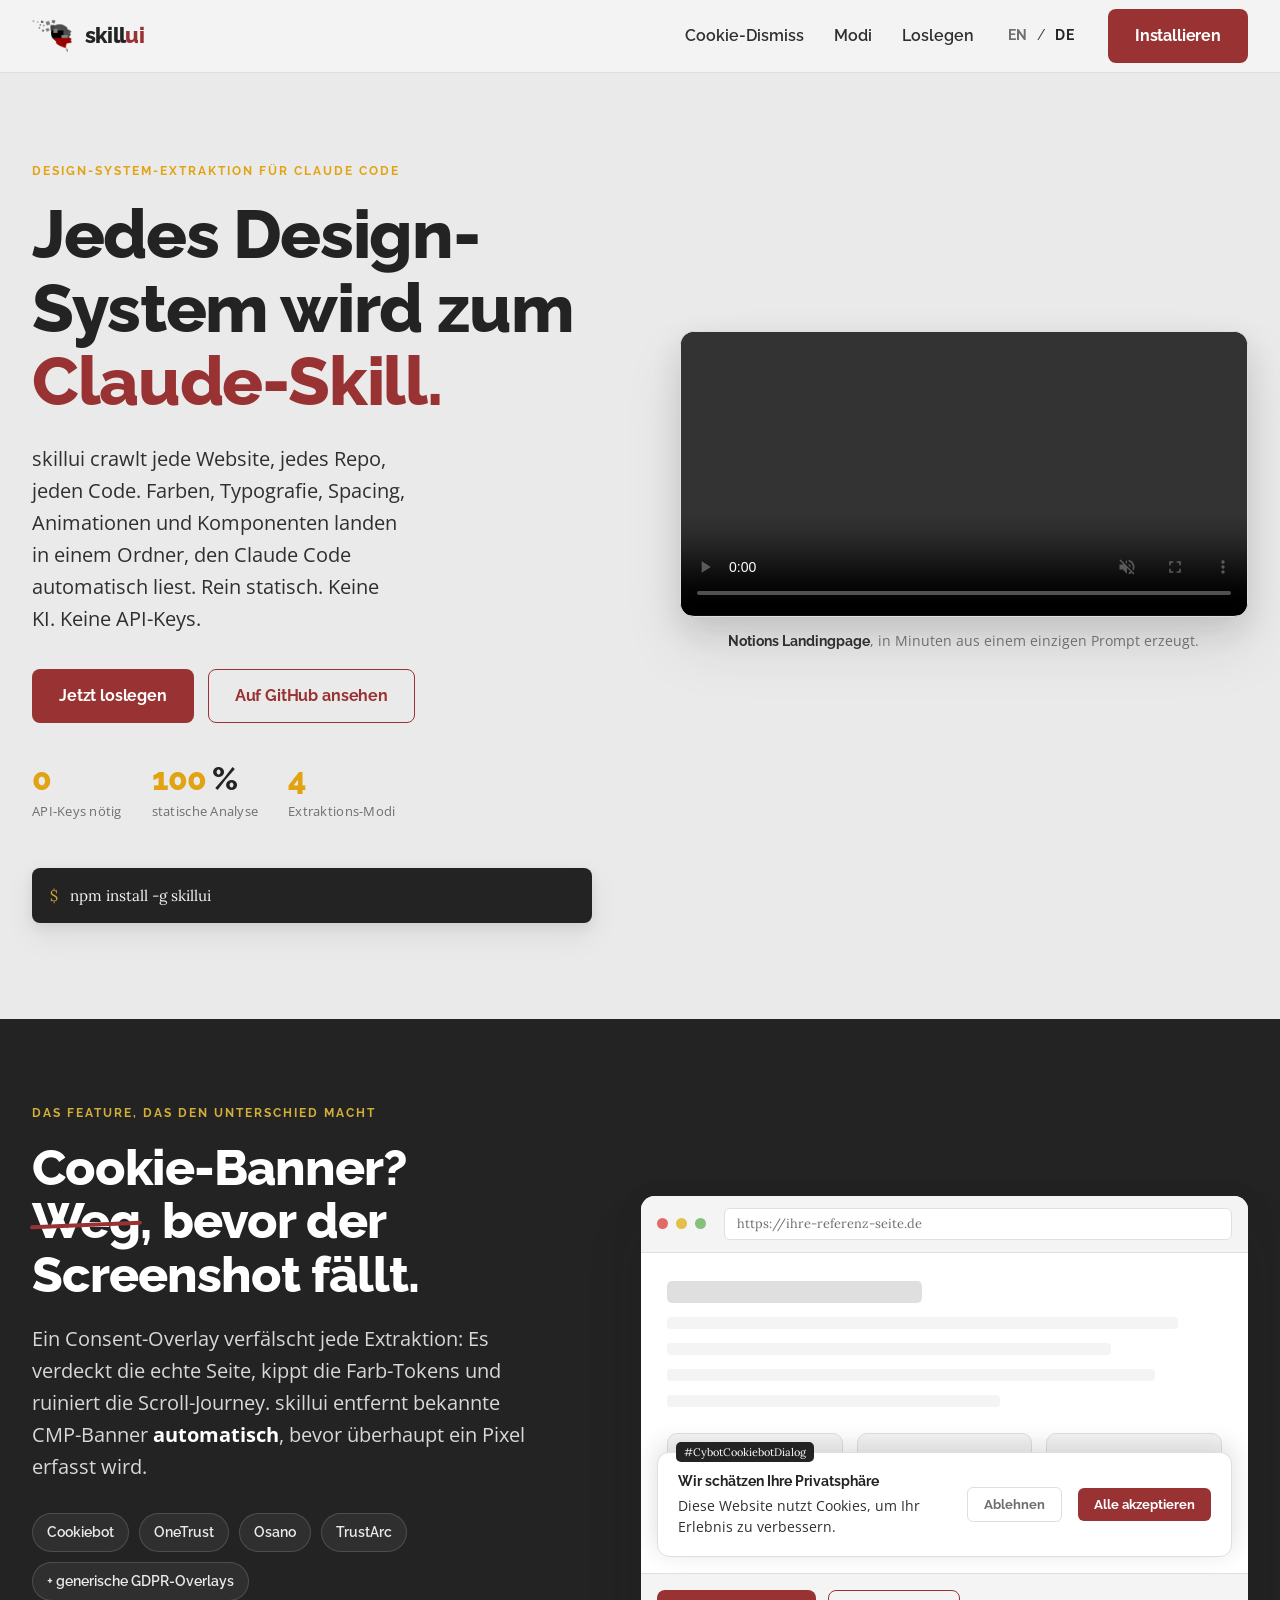
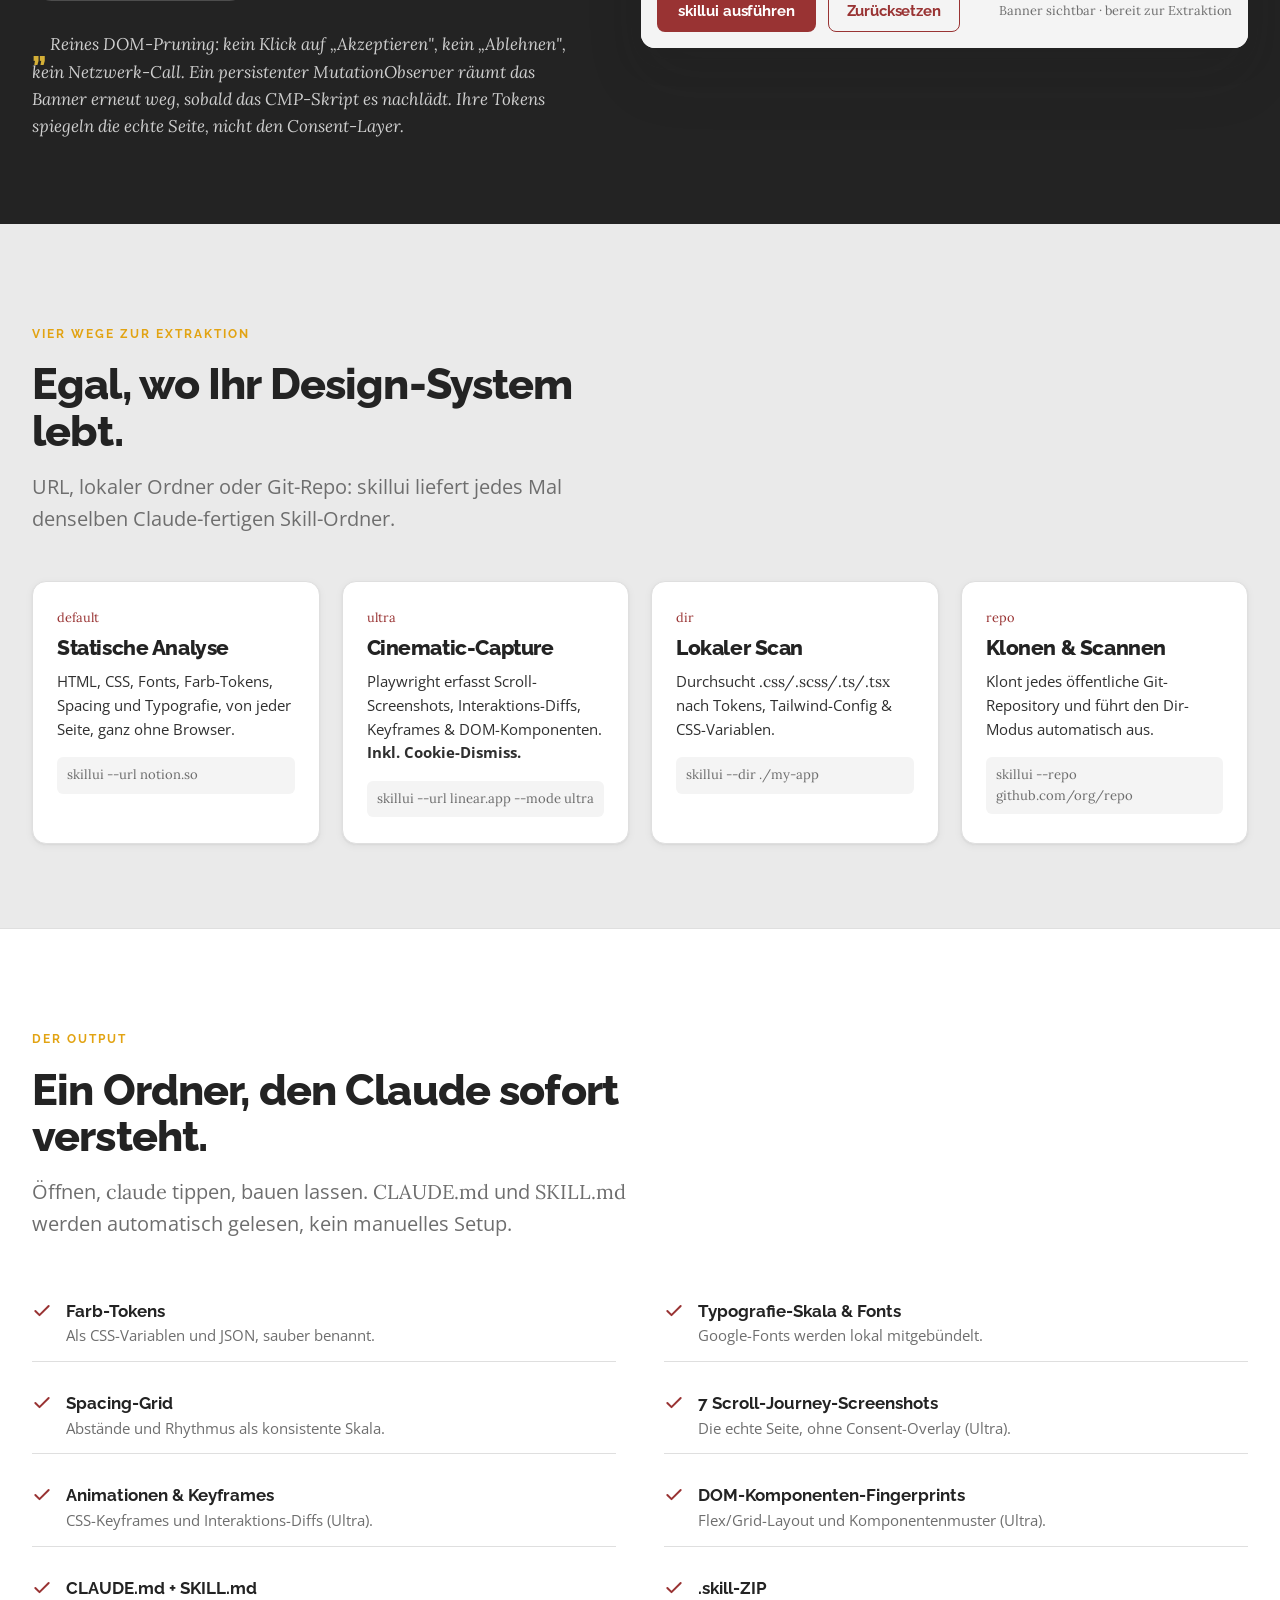
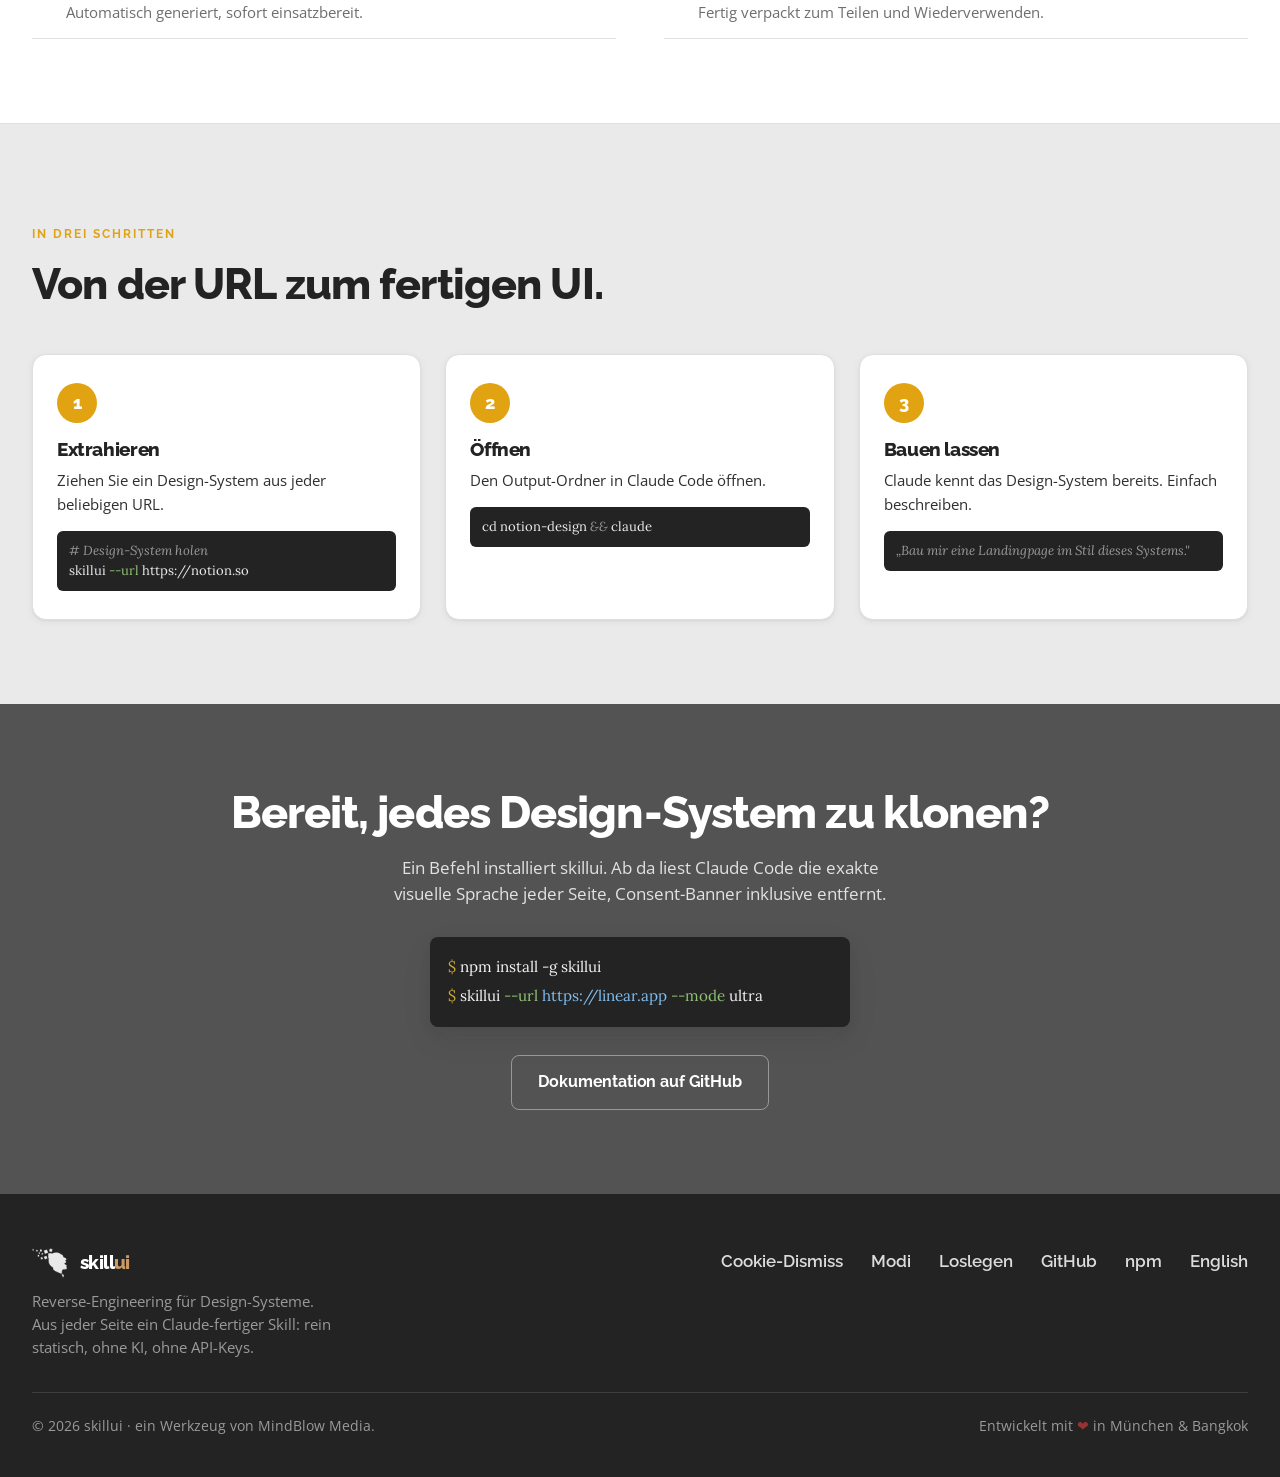
==== de.html @ e04adacf "feat: English default + German version, hero demo video - index.html is now English (default at /), " ====
<!doctype html>
<html lang="de">
<head>
  <meta charset="utf-8" />
  <meta name="viewport" content="width=device-width, initial-scale=1" />
  <title>skillui — Jedes Design-System wird zum Claude-Skill</title>
  <meta name="description" content="skillui crawlt jede Website, jedes Repo, jeden Code und verpackt das komplette Design-System in einen Ordner, den Claude Code automatisch liest. Rein statisch. Keine KI. Keine API-Keys." />
  <link rel="icon" href="logo-head.png" />
  <link rel="alternate" hreflang="en" href="https://npxskillui.vercel.app/" />
  <link rel="alternate" hreflang="de" href="https://npxskillui.vercel.app/de.html" />
  <link rel="alternate" hreflang="x-default" href="https://npxskillui.vercel.app/" />
  <link rel="preconnect" href="https://fonts.googleapis.com" />
  <link rel="preconnect" href="https://fonts.gstatic.com" crossorigin />
  <link href="https://fonts.googleapis.com/css2?family=Raleway:wght@500;600;700;800&family=Open+Sans:ital,wght@0,400;0,500;0,600;1,400&family=Lora:ital@0;1&display=swap" rel="stylesheet" />
  <link rel="stylesheet" href="styles.css" />
  <script src="app.js" defer></script>
</head>
<body>

  <!-- ===================== Header ===================== -->
  <header class="site">
    <div class="wrap">
      <a class="brand" href="#top" aria-label="skillui Startseite">
        <img src="logo-head.png" alt="MindBlow Media" />
        <span class="name">skill<b>ui</b></span>
      </a>
      <nav class="top">
        <a class="navlink" href="#highlight">Cookie-Dismiss</a>
        <a class="navlink" href="#modi">Modi</a>
        <a class="navlink" href="#start">Loslegen</a>
        <span class="lang" aria-label="Sprache">
          <a href="./">EN</a><span class="sep">/</span><a href="de.html" aria-current="page">DE</a>
        </span>
        <a class="btn btn--primary" href="#start">Installieren</a>
      </nav>
    </div>
  </header>

  <!-- ===================== Hero ===================== -->
  <section class="hero" id="top">
    <div class="wrap">
      <div class="hero-grid">
        <div>
          <p class="eyebrow">Design-System-Extraktion für Claude Code</p>
          <h1>Jedes Design-System wird zum <span class="wine">Claude-Skill.</span></h1>
          <p class="lead">skillui crawlt jede Website, jedes Repo, jeden Code. Farben, Typografie, Spacing, Animationen und Komponenten landen in einem Ordner, den Claude Code automatisch liest. Rein statisch. Keine KI. Keine API-Keys.</p>
          <div class="cta-row">
            <a class="btn btn--primary" href="#start">Jetzt loslegen</a>
            <a class="btn btn--ghost" href="https://github.com/wingerter/npxskillui" target="_blank" rel="noopener">Auf GitHub ansehen</a>
          </div>
          <div class="trust">
            <div class="stat"><div class="num"><span>0</span></div><div class="label">API-Keys nötig</div></div>
            <div class="stat"><div class="num"><span>100</span>&nbsp;%</div><div class="label">statische Analyse</div></div>
            <div class="stat"><div class="num"><span>4</span></div><div class="label">Extraktions-Modi</div></div>
          </div>
        </div>
        <div class="hero-visual">
          <div class="video-frame reveal">
            <video src="demo.mp4" autoplay muted loop playsinline controls preload="metadata" aria-label="skillui-Demo: eine Landingpage in Claude Code aus einem einzigen Prompt">
              Ihr Browser unterstützt das Video-Tag nicht. Demo ansehen
              <a href="https://github.com/wingerter/npxskillui" target="_blank" rel="noopener">auf GitHub</a>.
            </video>
          </div>
          <p class="video-cap"><b>Notions Landingpage</b>, in Minuten aus einem einzigen Prompt erzeugt.</p>
        </div>
      </div>
      <div style="margin-top:46px; max-width:560px;">
        <div class="code"><span class="prompt">$</span><span class="cmd">npm install -g skillui</span></div>
      </div>
    </div>
  </section>

  <!-- ===================== HIGHLIGHT: Cookie-Dismiss ===================== -->
  <section class="highlight pad" id="highlight">
    <div class="wrap">
      <div class="hl-grid">
        <div class="reveal">
          <p class="eyebrow">Das Feature, das den Unterschied macht</p>
          <h2>Cookie-Banner? <span class="strike">Weg</span>, bevor der Screenshot fällt.</h2>
          <p class="lead">Ein Consent-Overlay verfälscht jede Extraktion: Es verdeckt die echte Seite, kippt die Farb-Tokens und ruiniert die Scroll-Journey. skillui entfernt bekannte CMP-Banner <strong style="color:#fff">automatisch</strong>, bevor überhaupt ein Pixel erfasst wird.</p>
          <div class="cmp-row">
            <span class="cmp-chip">Cookiebot</span>
            <span class="cmp-chip">OneTrust</span>
            <span class="cmp-chip">Osano</span>
            <span class="cmp-chip">TrustArc</span>
            <span class="cmp-chip">+ generische GDPR-Overlays</span>
          </div>
          <p class="hl-note">Reines DOM-Pruning: kein Klick auf „Akzeptieren", kein „Ablehnen", kein Netzwerk-Call. Ein persistenter MutationObserver räumt das Banner erneut weg, sobald das CMP-Skript es nachlädt. Ihre Tokens spiegeln die echte Seite, nicht den Consent-Layer.</p>
        </div>

        <!-- Live browser demo -->
        <div class="demo reveal" aria-label="Interaktive Demo: Cookie-Banner entfernen">
          <div class="chrome">
            <span class="dot r"></span><span class="dot y"></span><span class="dot g"></span>
            <span class="url">https://ihre-referenz-seite.de</span>
          </div>
          <div class="viewport" id="viewport">
            <div class="faux">
              <div class="fh"></div>
              <div class="fl s1"></div><div class="fl s2"></div><div class="fl s3"></div><div class="fl s4"></div>
              <div class="cards"><div></div><div></div><div></div></div>
            </div>
            <div class="cmp-banner" id="banner">
              <span class="tag">#CybotCookiebotDialog</span>
              <div class="txt"><strong>Wir schätzen Ihre Privatsphäre</strong>Diese Website nutzt Cookies, um Ihr Erlebnis zu verbessern.</div>
              <button class="mini deny" tabindex="-1">Ablehnen</button>
              <button class="mini accept" tabindex="-1">Alle akzeptieren</button>
            </div>
            <div class="pruned-flash"><span id="flashText">✓ banner node removed · sweep clean</span></div>
          </div>
          <div class="controls">
            <button class="btn btn--primary" id="runBtn" style="padding:11px 20px;font-size:.94rem;">skillui ausführen</button>
            <button class="btn btn--ghost" id="resetBtn" style="padding:11px 18px;font-size:.94rem;">Zurücksetzen</button>
            <span class="hint" id="hintText" data-default="Banner sichtbar · bereit zur Extraktion" data-clean="Banner-Node entfernt · Seite bereit für saubere Tokens">Banner sichtbar · bereit zur Extraktion</span>
          </div>
        </div>
      </div>
    </div>
  </section>

  <!-- ===================== Modi ===================== -->
  <section class="pad" id="modi">
    <div class="wrap">
      <div class="section-head reveal">
        <p class="eyebrow">Vier Wege zur Extraktion</p>
        <h2>Egal, wo Ihr Design-System lebt.</h2>
        <p class="muted lead">URL, lokaler Ordner oder Git-Repo: skillui liefert jedes Mal denselben Claude-fertigen Skill-Ordner.</p>
      </div>
      <div class="grid-4">
        <div class="card reveal">
          <div class="kicker">default</div>
          <h3>Statische Analyse</h3>
          <p>HTML, CSS, Fonts, Farb-Tokens, Spacing und Typografie, von jeder Seite, ganz ohne Browser.</p>
          <div class="cmdline">skillui --url notion.so</div>
        </div>
        <div class="card reveal">
          <div class="kicker">ultra</div>
          <h3>Cinematic-Capture</h3>
          <p>Playwright erfasst Scroll-Screenshots, Interaktions-Diffs, Keyframes & DOM-Komponenten. <strong>Inkl. Cookie-Dismiss.</strong></p>
          <div class="cmdline">skillui --url linear.app --mode ultra</div>
        </div>
        <div class="card reveal">
          <div class="kicker">dir</div>
          <h3>Lokaler Scan</h3>
          <p>Durchsucht <span style="font-family:var(--font-code)">.css/.scss/.ts/.tsx</span> nach Tokens, Tailwind-Config & CSS-Variablen.</p>
          <div class="cmdline">skillui --dir ./my-app</div>
        </div>
        <div class="card reveal">
          <div class="kicker">repo</div>
          <h3>Klonen & Scannen</h3>
          <p>Klont jedes öffentliche Git-Repository und führt den Dir-Modus automatisch aus.</p>
          <div class="cmdline">skillui --repo github.com/org/repo</div>
        </div>
      </div>
    </div>
  </section>

  <!-- ===================== Was Sie bekommen ===================== -->
  <section class="pad" style="background:var(--surface-card); border-top:1px solid var(--border-subtle); border-bottom:1px solid var(--border-subtle);">
    <div class="wrap">
      <div class="section-head reveal">
        <p class="eyebrow">Der Output</p>
        <h2>Ein Ordner, den Claude sofort versteht.</h2>
        <p class="muted lead">Öffnen, <span style="font-family:var(--font-code)">claude</span> tippen, bauen lassen. <span style="font-family:var(--font-code)">CLAUDE.md</span> und <span style="font-family:var(--font-code)">SKILL.md</span> werden automatisch gelesen, kein manuelles Setup.</p>
      </div>
      <div class="features">
        <div class="feat reveal"><svg width="20" height="20" viewBox="0 0 24 24" fill="none" stroke="#993333" stroke-width="2.4" stroke-linecap="round" stroke-linejoin="round"><path d="M20 6 9 17l-5-5"/></svg><div><div class="ft">Farb-Tokens</div><div class="fd">Als CSS-Variablen und JSON, sauber benannt.</div></div></div>
        <div class="feat reveal"><svg width="20" height="20" viewBox="0 0 24 24" fill="none" stroke="#993333" stroke-width="2.4" stroke-linecap="round" stroke-linejoin="round"><path d="M20 6 9 17l-5-5"/></svg><div><div class="ft">Typografie-Skala & Fonts</div><div class="fd">Google-Fonts werden lokal mitgebündelt.</div></div></div>
        <div class="feat reveal"><svg width="20" height="20" viewBox="0 0 24 24" fill="none" stroke="#993333" stroke-width="2.4" stroke-linecap="round" stroke-linejoin="round"><path d="M20 6 9 17l-5-5"/></svg><div><div class="ft">Spacing-Grid</div><div class="fd">Abstände und Rhythmus als konsistente Skala.</div></div></div>
        <div class="feat reveal"><svg width="20" height="20" viewBox="0 0 24 24" fill="none" stroke="#993333" stroke-width="2.4" stroke-linecap="round" stroke-linejoin="round"><path d="M20 6 9 17l-5-5"/></svg><div><div class="ft">7 Scroll-Journey-Screenshots</div><div class="fd">Die echte Seite, ohne Consent-Overlay (Ultra).</div></div></div>
        <div class="feat reveal"><svg width="20" height="20" viewBox="0 0 24 24" fill="none" stroke="#993333" stroke-width="2.4" stroke-linecap="round" stroke-linejoin="round"><path d="M20 6 9 17l-5-5"/></svg><div><div class="ft">Animationen & Keyframes</div><div class="fd">CSS-Keyframes und Interaktions-Diffs (Ultra).</div></div></div>
        <div class="feat reveal"><svg width="20" height="20" viewBox="0 0 24 24" fill="none" stroke="#993333" stroke-width="2.4" stroke-linecap="round" stroke-linejoin="round"><path d="M20 6 9 17l-5-5"/></svg><div><div class="ft">DOM-Komponenten-Fingerprints</div><div class="fd">Flex/Grid-Layout und Komponentenmuster (Ultra).</div></div></div>
        <div class="feat reveal"><svg width="20" height="20" viewBox="0 0 24 24" fill="none" stroke="#993333" stroke-width="2.4" stroke-linecap="round" stroke-linejoin="round"><path d="M20 6 9 17l-5-5"/></svg><div><div class="ft">CLAUDE.md + SKILL.md</div><div class="fd">Automatisch generiert, sofort einsatzbereit.</div></div></div>
        <div class="feat reveal"><svg width="20" height="20" viewBox="0 0 24 24" fill="none" stroke="#993333" stroke-width="2.4" stroke-linecap="round" stroke-linejoin="round"><path d="M20 6 9 17l-5-5"/></svg><div><div class="ft">.skill-ZIP</div><div class="fd">Fertig verpackt zum Teilen und Wiederverwenden.</div></div></div>
      </div>
    </div>
  </section>

  <!-- ===================== Quick Start ===================== -->
  <section class="pad" id="start">
    <div class="wrap">
      <div class="section-head reveal">
        <p class="eyebrow">In drei Schritten</p>
        <h2>Von der URL zum fertigen UI.</h2>
      </div>
      <div class="steps">
        <div class="step reveal">
          <div class="no">1</div>
          <h3>Extrahieren</h3>
          <p>Ziehen Sie ein Design-System aus jeder beliebigen URL.</p>
          <div class="cmdline"><span class="c-com"># Design-System holen</span><br>skillui <span class="c-flag">--url</span> https://notion.so</div>
        </div>
        <div class="step reveal">
          <div class="no">2</div>
          <h3>Öffnen</h3>
          <p>Den Output-Ordner in Claude Code öffnen.</p>
          <div class="cmdline">cd notion-design <span class="c-com">&amp;&amp;</span> claude</div>
        </div>
        <div class="step reveal">
          <div class="no">3</div>
          <h3>Bauen lassen</h3>
          <p>Claude kennt das Design-System bereits. Einfach beschreiben.</p>
          <div class="cmdline"><span class="c-com">„Bau mir eine Landingpage im Stil dieses Systems."</span></div>
        </div>
      </div>
    </div>
  </section>

  <!-- ===================== CTA band ===================== -->
  <section class="cta-band pad">
    <div class="wrap reveal">
      <h2>Bereit, jedes Design-System zu klonen?</h2>
      <p>Ein Befehl installiert skillui. Ab da liest Claude Code die exakte visuelle Sprache jeder Seite, Consent-Banner inklusive entfernt.</p>
      <div class="code block" style="max-width:420px;margin:0 auto 28px;text-align:left;">
        <span class="prompt">$</span> npm install -g skillui<br>
        <span class="prompt">$</span> skillui <span class="c-flag">--url</span> <span class="c-str">https://linear.app</span> <span class="c-flag">--mode</span> ultra
      </div>
      <a class="btn btn--on-dark" href="https://github.com/wingerter/npxskillui" target="_blank" rel="noopener">Dokumentation auf GitHub</a>
    </div>
  </section>

  <!-- ===================== Footer ===================== -->
  <footer class="site">
    <div class="wrap">
      <div class="frow">
        <div>
          <div class="brand" style="margin-bottom:12px;">
            <img src="logo-head.png" alt="MindBlow Media" style="height:30px;" />
            <span class="name" style="font-family:var(--font-display);font-weight:800;font-size:1.2rem;letter-spacing:-0.03em;">skill<b style="color:#c96;">ui</b></span>
          </div>
          <p class="muted" style="max-width:34ch;color:#9a9a9a;font-size:.92rem;">Reverse-Engineering für Design-Systeme. Aus jeder Seite ein Claude-fertiger Skill: rein statisch, ohne KI, ohne API-Keys.</p>
        </div>
        <div class="flinks">
          <a href="#highlight">Cookie-Dismiss</a>
          <a href="#modi">Modi</a>
          <a href="#start">Loslegen</a>
          <a href="https://github.com/wingerter/npxskillui" target="_blank" rel="noopener">GitHub</a>
          <a href="https://www.npmjs.com/package/skillui" target="_blank" rel="noopener">npm</a>
          <a href="./">English</a>
        </div>
      </div>
      <div class="sig">
        <span>© <span id="year">2026</span> skillui · ein Werkzeug von MindBlow Media.</span>
        <span>Entwickelt mit <span class="heart">❤</span> in München &amp; Bangkok</span>
      </div>
    </div>
  </footer>

</body>
</html>
---- styles.css ----
/* ============================================================
       MindBlow Media tokens (inlined subset)
       ============================================================ */
    :root {
      --mbm-black: #232323;
      --mbm-white: #f5f5f5;
      --mbm-anthracite: #535353;
      --gray-50: #eaeaea;
      --gray-100: #f4f4f4;
      --gray-200: #dfdfdf;
      --gray-400: #797979;
      --gray-500: #6e6e6e;
      --gold-static: #e2a312;
      --gold: #d4af37;
      --wine: #993333;
      --wine-dark: #7e2929;
      --wine-tint: #f6ecec;
      --link: #2ea3f2;
      --link-hover: #1f86cf;
      --green: #90c274;

      --text-strong: #232323;
      --text-body: #2f2f2f;
      --text-muted: #6e6e6e;
      --surface-page: #eaeaea;
      --surface-card: #ffffff;
      --border-subtle: #dfdfdf;

      --font-display: "Raleway", Tahoma, Geneva, sans-serif;
      --font-body: "Open Sans", Arial, Helvetica, sans-serif;
      --font-quote: "Lora", "Courier New", Courier, serif;
      --font-code: "Lora", "Courier New", Courier, monospace;

      --radius-md: 8px;
      --radius-lg: 14px;
      --radius-xl: 22px;
      --shadow-sm: 0 1px 2px rgba(35,35,35,.06), 0 2px 8px rgba(35,35,35,.05);
      --shadow-md: 0 4px 12px rgba(35,35,35,.08), 0 12px 32px rgba(35,35,35,.07);
      --shadow-lg: 0 12px 30px rgba(35,35,35,.12), 0 30px 60px rgba(35,35,35,.10);
      --ease-out: cubic-bezier(.16,.84,.44,1);
      --container: 1320px;
    }

    * { box-sizing: border-box; }
    html { scroll-behavior: smooth; }
    body {
      margin: 0;
      font-family: var(--font-body);
      color: var(--text-body);
      background: var(--surface-page);
      font-size: 1.0625rem;
      line-height: 1.55;
      -webkit-font-smoothing: antialiased;
      text-rendering: optimizeLegibility;
    }
    h1, h2, h3, h4 {
      font-family: var(--font-display);
      color: var(--text-strong);
      font-weight: 800;
      letter-spacing: -0.02em;
      line-height: 1.08;
      margin: 0;
    }
    p { margin: 0; }
    a { color: var(--link); text-decoration: none; }
    a:hover { color: var(--link-hover); text-decoration: underline; }

    .wrap { max-width: var(--container); margin: 0 auto; padding: 0 32px; }
    .eyebrow {
      font-family: var(--font-display);
      font-weight: 700;
      text-transform: uppercase;
      letter-spacing: 0.16em;
      font-size: 0.78rem;
      color: var(--gold-static);
      margin: 0 0 18px;
    }
    .lead { font-size: 1.25rem; line-height: 1.6; color: var(--text-body); }
    .muted { color: var(--text-muted); }

    /* --- Buttons (interactive = Weinrot only) ------------------ */
    .btn {
      display: inline-flex; align-items: center; gap: 10px;
      font-family: var(--font-display); font-weight: 700;
      font-size: 1rem; letter-spacing: -0.01em;
      padding: 14px 26px; border-radius: var(--radius-md);
      border: 1.5px solid transparent; cursor: pointer;
      transition: background .16s var(--ease-out), transform .1s var(--ease-out), color .16s;
      text-decoration: none;
    }
    .btn:hover { text-decoration: none; }
    .btn:active { transform: translateY(1px); }
    .btn--primary { background: var(--wine); color: #fff; }
    .btn--primary:hover { background: var(--wine-dark); color: #fff; }
    .btn--ghost { background: transparent; color: var(--wine); border-color: var(--wine); }
    .btn--ghost:hover { background: var(--wine-tint); color: var(--wine); }
    .btn--on-dark { background: transparent; color: #fff; border-color: rgba(255,255,255,.4); }
    .btn--on-dark:hover { background: rgba(255,255,255,.08); color: #fff; }

    .badge {
      display: inline-flex; align-items: center; gap: 8px;
      font-family: var(--font-display); font-weight: 700;
      font-size: 0.72rem; letter-spacing: 0.08em; text-transform: uppercase;
      color: var(--gold-static);
      background: rgba(226,163,18,.12);
      border: 1px solid rgba(226,163,18,.35);
      padding: 6px 12px; border-radius: 999px;
    }

    /* --- Header ------------------------------------------------- */
    header.site {
      position: sticky; top: 0; z-index: 50;
      background: rgba(245,245,245,.85);
      backdrop-filter: blur(10px);
      -webkit-backdrop-filter: blur(10px);
      border-bottom: 1px solid var(--border-subtle);
    }
    header.site .wrap { display: flex; align-items: center; justify-content: space-between; height: 72px; }
    .brand { display: flex; align-items: center; gap: 12px; }
    .brand img { height: 34px; width: auto; display: block; }
    .brand .name { font-family: var(--font-display); font-weight: 800; font-size: 1.35rem; letter-spacing: -0.03em; color: var(--text-strong); }
    .brand .name b { color: var(--wine); font-weight: 800; }
    nav.top { display: flex; align-items: center; gap: 30px; }
    nav.top a.navlink { color: var(--text-body); font-family: var(--font-display); font-weight: 600; font-size: 0.98rem; }
    nav.top a.navlink:hover { color: var(--wine); text-decoration: none; }

    /* Language switch (text links, brand blue reserved for links) */
    .lang { display: inline-flex; align-items: center; gap: 6px; font-family: var(--font-display); font-weight: 700; font-size: 0.86rem; letter-spacing: 0.02em; }
    .lang a { color: var(--text-muted); text-decoration: none; padding: 2px 4px; }
    .lang a:hover { color: var(--link); text-decoration: none; }
    .lang a[aria-current="page"] { color: var(--text-strong); }
    .lang .sep { color: var(--border-default); font-weight: 400; }

    /* --- Hero --------------------------------------------------- */
    .hero { padding: 88px 0 96px; }
    .hero-grid { display: grid; grid-template-columns: 1.02fr .98fr; gap: 56px; align-items: center; }
    .hero h1 { font-size: clamp(2.6rem, 5.4vw, 4.25rem); }
    .hero h1 .wine { color: var(--wine); }
    .hero .lead { margin-top: 24px; max-width: 34ch; }
    .hero .cta-row { display: flex; flex-wrap: wrap; gap: 14px; margin-top: 34px; }
    .trust { display: flex; gap: 30px; margin-top: 40px; flex-wrap: wrap; }
    .trust .stat .num { font-family: var(--font-display); font-weight: 800; font-size: 2rem; color: var(--text-strong); line-height: 1; letter-spacing: -0.03em; }
    .trust .stat .num span { color: var(--gold-static); }
    .trust .stat .label { font-size: 0.82rem; color: var(--text-muted); margin-top: 6px; letter-spacing: 0.02em; }

    .hero-visual { position: relative; display: flex; flex-direction: column; justify-content: center; align-items: stretch; width: 100%; }
    .hero-mark { width: 82%; max-width: 360px; filter: drop-shadow(0 18px 40px rgba(35,35,35,.16)); align-self: center; }

    /* --- Hero demo video --------------------------------------- */
    .video-frame { width: 100%; border-radius: var(--radius-lg); overflow: hidden; box-shadow: var(--shadow-lg); border: 1px solid var(--border-subtle); background: #0d0d0d; line-height: 0; }
    .video-frame video { display: block; width: 100%; height: auto; }
    .video-cap { line-height: 1.5; margin-top: 14px; font-size: 0.86rem; color: var(--text-muted); text-align: center; }
    .video-cap b { font-family: var(--font-display); font-weight: 700; color: var(--text-body); }

    /* --- Code block (Lora per brand) --------------------------- */
    .code {
      font-family: var(--font-code); font-size: 0.95rem;
      background: var(--mbm-black); color: #f2f2f2;
      border-radius: var(--radius-md); padding: 16px 18px;
      display: flex; align-items: center; gap: 12px;
      box-shadow: var(--shadow-md); overflow-x: auto;
    }
    .code .prompt { color: var(--gold); user-select: none; }
    .code .cmd { white-space: nowrap; }
    .code.block { display: block; line-height: 1.9; }
    .code .c-flag { color: #90c274; }
    .code .c-str { color: #7fbef0; }
    .code .c-com { color: #9a9a9a; font-style: italic; }

    /* --- Section slant helpers --------------------------------- */
    section { position: relative; }
    .pad { padding: 84px 0; }

    /* --- The Highlight: dark band ------------------------------ */
    .highlight { background: var(--mbm-black); color: var(--mbm-white); overflow: hidden; }
    .highlight .eyebrow { color: var(--gold); }
    .highlight h2 { color: #fff; font-size: clamp(2rem, 4vw, 3.1rem); max-width: 16ch; }
    .highlight h2 .strike { position: relative; white-space: nowrap; }
    .highlight h2 .strike::after {
      content: ""; position: absolute; left: -2%; right: -2%; top: 54%; height: 4px;
      background: var(--wine); transform: rotate(-2.5deg); border-radius: 3px;
    }
    .highlight .lead { color: #d8d8d8; margin-top: 22px; max-width: 46ch; }
    .hl-grid { display: grid; grid-template-columns: .95fr 1.05fr; gap: 60px; align-items: center; }
    .cmp-row { display: flex; flex-wrap: wrap; gap: 10px; margin-top: 30px; }
    .cmp-chip {
      font-family: var(--font-display); font-weight: 600; font-size: 0.85rem;
      padding: 8px 14px; border-radius: 999px;
      background: rgba(255,255,255,.06); border: 1px solid rgba(255,255,255,.14); color: #eaeaea;
    }
    .hl-note { margin-top: 30px; font-family: var(--font-quote); font-style: italic; color: #cfcfcf; font-size: 1.06rem; line-height: 1.6; }
    .hl-note::before { content: "„"; font-family: var(--font-display); font-weight: 800; font-style: normal; color: var(--gold); font-size: 1.9rem; line-height: 0; vertical-align: -0.35em; margin-right: 4px; }

    /* --- Live browser demo ------------------------------------- */
    .demo { background: #fff; border-radius: var(--radius-lg); box-shadow: var(--shadow-lg); overflow: hidden; }
    .demo .chrome { display: flex; align-items: center; gap: 8px; padding: 12px 16px; background: var(--gray-100); border-bottom: 1px solid var(--border-subtle); }
    .demo .dot { width: 11px; height: 11px; border-radius: 50%; }
    .demo .dot.r { background: #e06c66; } .demo .dot.y { background: #e2c04a; } .demo .dot.g { background: #86c07a; }
    .demo .url { margin-left: 10px; font-family: var(--font-code); font-size: 0.8rem; color: var(--gray-500); background: #fff; border: 1px solid var(--border-subtle); border-radius: 6px; padding: 5px 12px; flex: 1; }
    .demo .viewport { position: relative; height: 320px; background: #fff; overflow: hidden; }
    /* faux page content behind the banner */
    .faux { padding: 28px 26px; }
    .faux .fh { height: 22px; width: 46%; background: var(--gray-200); border-radius: 5px; }
    .faux .fl { height: 12px; background: var(--gray-100); border-radius: 4px; margin-top: 14px; }
    .faux .fl.s1 { width: 92%; } .faux .fl.s2 { width: 80%; } .faux .fl.s3 { width: 88%; } .faux .fl.s4 { width: 60%; }
    .faux .cards { display: flex; gap: 14px; margin-top: 26px; }
    .faux .cards div { flex: 1; height: 70px; background: var(--gray-100); border: 1px solid var(--border-subtle); border-radius: 10px; }
    /* the CMP banner */
    .cmp-banner {
      position: absolute; left: 16px; right: 16px; bottom: 16px;
      background: #fff; border: 1px solid var(--border-subtle);
      border-radius: 12px; box-shadow: 0 -6px 24px rgba(35,35,35,.16);
      padding: 18px 20px; display: flex; align-items: center; gap: 16px;
      transition: opacity .45s var(--ease-out), transform .45s var(--ease-out);
    }
    .cmp-banner .txt { flex: 1; font-size: 0.86rem; color: var(--text-body); }
    .cmp-banner .txt strong { font-family: var(--font-display); display: block; color: var(--text-strong); margin-bottom: 3px; }
    .cmp-banner .mini { font-family: var(--font-display); font-weight: 700; font-size: 0.82rem; padding: 9px 16px; border-radius: 6px; border: none; cursor: default; }
    .cmp-banner .mini.accept { background: var(--wine); color: #fff; }
    .cmp-banner .mini.deny { background: transparent; color: var(--gray-500); border: 1px solid var(--border-subtle); }
    .cmp-banner .tag { position: absolute; top: -11px; left: 18px; font-family: var(--font-code); font-size: 0.68rem; background: var(--mbm-black); color: #fff; padding: 2px 8px; border-radius: 5px; }
    /* dismissed state */
    .viewport.clean .cmp-banner { opacity: 0; transform: translateY(14px); pointer-events: none; }
    .viewport.clean .pruned-flash { opacity: 1; }
    .pruned-flash {
      position: absolute; inset: 0; display: flex; align-items: flex-end; justify-content: center;
      padding-bottom: 22px; opacity: 0; transition: opacity .5s var(--ease-out) .15s; pointer-events: none;
    }
    .pruned-flash span { font-family: var(--font-code); font-size: 0.82rem; color: var(--green); background: rgba(35,35,35,.9); padding: 6px 14px; border-radius: 999px; }
    .demo .controls { display: flex; align-items: center; gap: 12px; padding: 16px; background: var(--gray-100); border-top: 1px solid var(--border-subtle); }
    .demo .controls .hint { font-family: var(--font-code); font-size: 0.8rem; color: var(--gray-500); margin-left: auto; }

    /* --- Cards / modes ----------------------------------------- */
    .grid-4 { display: grid; grid-template-columns: repeat(4, 1fr); gap: 22px; margin-top: 46px; }
    .card {
      background: var(--surface-card); border: 1px solid var(--border-subtle);
      border-radius: var(--radius-lg); padding: 26px 24px; box-shadow: var(--shadow-sm);
      transition: box-shadow .18s var(--ease-out), transform .18s var(--ease-out);
    }
    .card:hover { box-shadow: var(--shadow-md); transform: translateY(-2px); }
    .card .kicker { font-family: var(--font-code); font-size: 0.8rem; color: var(--wine); }
    .card h3 { font-size: 1.3rem; margin: 10px 0 10px; }
    .card p { font-size: 0.96rem; color: var(--text-body); }
    .card .cmdline { margin-top: 16px; font-family: var(--font-code); font-size: 0.82rem; color: var(--gray-500); background: var(--gray-100); border-radius: 6px; padding: 8px 10px; overflow-x: auto; }

    .section-head { max-width: 60ch; }
    .section-head h2 { font-size: clamp(1.9rem, 3.4vw, 2.7rem); }
    .section-head p { margin-top: 16px; }

    /* --- Feature list ------------------------------------------ */
    .features { display: grid; grid-template-columns: 1fr 1fr; gap: 14px 48px; margin-top: 44px; }
    .feat { display: flex; align-items: flex-start; gap: 14px; padding: 14px 0; border-bottom: 1px solid var(--border-subtle); }
    .feat svg { flex: 0 0 auto; margin-top: 3px; }
    .feat .ft { font-family: var(--font-display); font-weight: 700; color: var(--text-strong); }
    .feat .fd { font-size: 0.92rem; color: var(--text-muted); }

    /* --- Quick start (numbered, sketch-ish) -------------------- */
    .steps { display: grid; grid-template-columns: repeat(3,1fr); gap: 24px; margin-top: 46px; }
    .step { background: var(--surface-card); border: 1px solid var(--border-subtle); border-radius: var(--radius-lg); padding: 28px 24px; box-shadow: var(--shadow-sm); }
    .step .no {
      font-family: var(--font-display); font-weight: 800; font-size: 1.1rem;
      width: 40px; height: 40px; border-radius: 50%;
      display: inline-flex; align-items: center; justify-content: center;
      color: #fff; background: var(--gold-static); margin-bottom: 16px;
    }
    .step h3 { font-size: 1.2rem; margin-bottom: 10px; }
    .step p { font-size: 0.95rem; color: var(--text-body); }
    .step .cmdline { margin-top: 14px; font-family: var(--font-code); font-size: 0.82rem; color: #eaeaea; background: var(--mbm-black); border-radius: 6px; padding: 10px 12px; overflow-x: auto; }
    .step .cmdline .c-com { color: #9a9a9a; font-style: italic; }
    .step .cmdline .c-flag { color: #90c274; }

    /* --- CTA band ---------------------------------------------- */
    .cta-band { background: var(--mbm-anthracite); color: #fff; text-align: center; }
    .cta-band h2 { color: #fff; font-size: clamp(1.9rem, 3.6vw, 2.8rem); }
    .cta-band p { color: #e2e2e2; margin: 18px auto 30px; max-width: 52ch; }

    /* --- Footer ------------------------------------------------ */
    footer.site { background: var(--mbm-black); color: #cfcfcf; padding: 54px 0 40px; }
    footer.site .frow { display: flex; justify-content: space-between; align-items: flex-start; gap: 40px; flex-wrap: wrap; }
    footer.site .brand .name { color: #fff; }
    footer.site .brand img { filter: brightness(0) invert(1); opacity: .9; }
    footer.site a { color: #8fc7ef; }
    footer.site .flinks { display: flex; gap: 28px; flex-wrap: wrap; font-family: var(--font-display); font-weight: 600; }
    footer.site .flinks a { color: #dcdcdc; }
    footer.site .flinks a:hover { color: #fff; }
    footer.site .sig { margin-top: 34px; padding-top: 22px; border-top: 1px solid rgba(255,255,255,.12); font-size: 0.86rem; color: #9a9a9a; display: flex; justify-content: space-between; gap: 20px; flex-wrap: wrap; }
    footer.site .sig .heart { color: var(--wine); }

    /* --- Responsive -------------------------------------------- */
    @media (max-width: 960px) {
      .hero-grid, .hl-grid { grid-template-columns: 1fr; gap: 40px; }
      .hero-visual { order: -1; }
      .hero-mark { max-width: 220px; }
      .grid-4 { grid-template-columns: 1fr 1fr; }
      .steps { grid-template-columns: 1fr; }
      .features { grid-template-columns: 1fr; }
      nav.top .navlink { display: none; }
    }
    @media (max-width: 560px) {
      .wrap { padding: 0 20px; }
      .grid-4 { grid-template-columns: 1fr; }
      .trust { gap: 22px; }
      .pad { padding: 60px 0; }
      .hero { padding: 56px 0 64px; }
    }
    .reveal { opacity: 0; transform: translateY(18px); transition: opacity .6s var(--ease-out), transform .6s var(--ease-out); }
    .reveal.in { opacity: 1; transform: none; }
    @media (prefers-reduced-motion: reduce) { .reveal { opacity: 1; transform: none; transition: none; } html { scroll-behavior: auto; } }
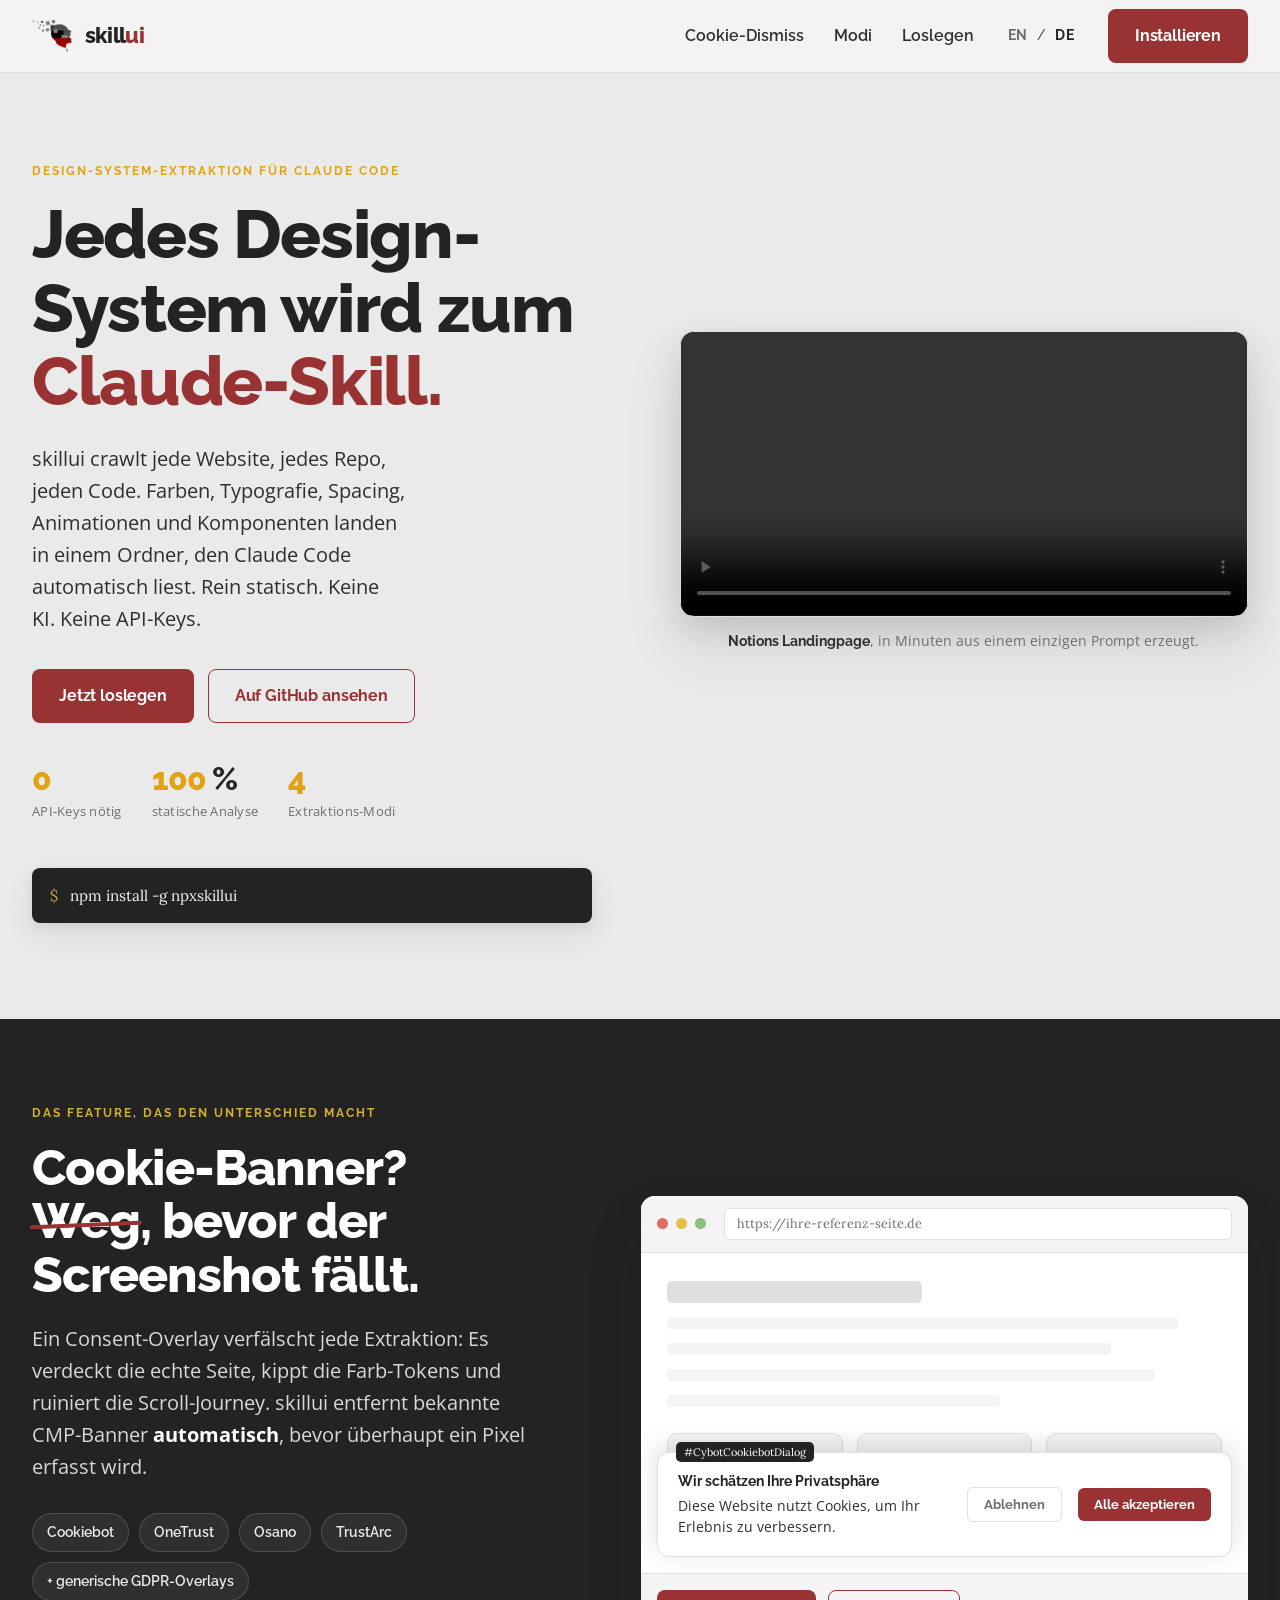
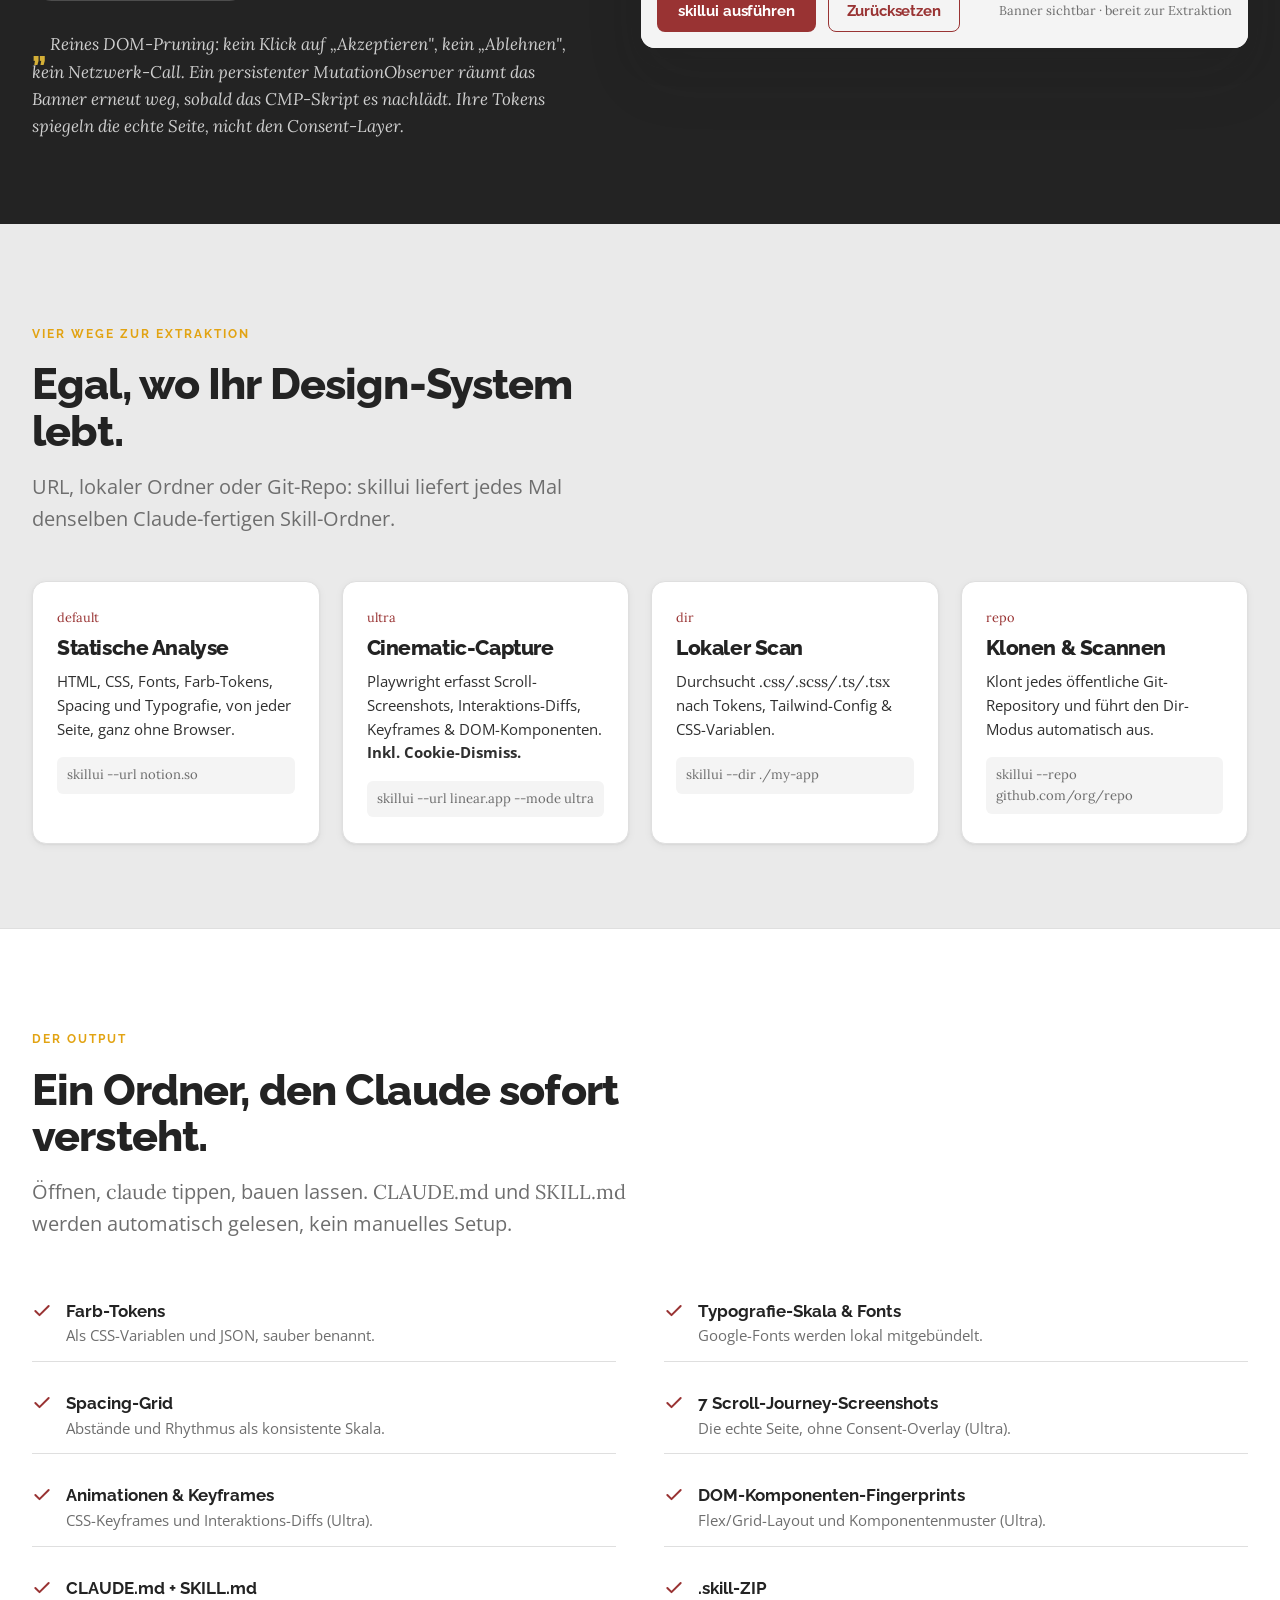
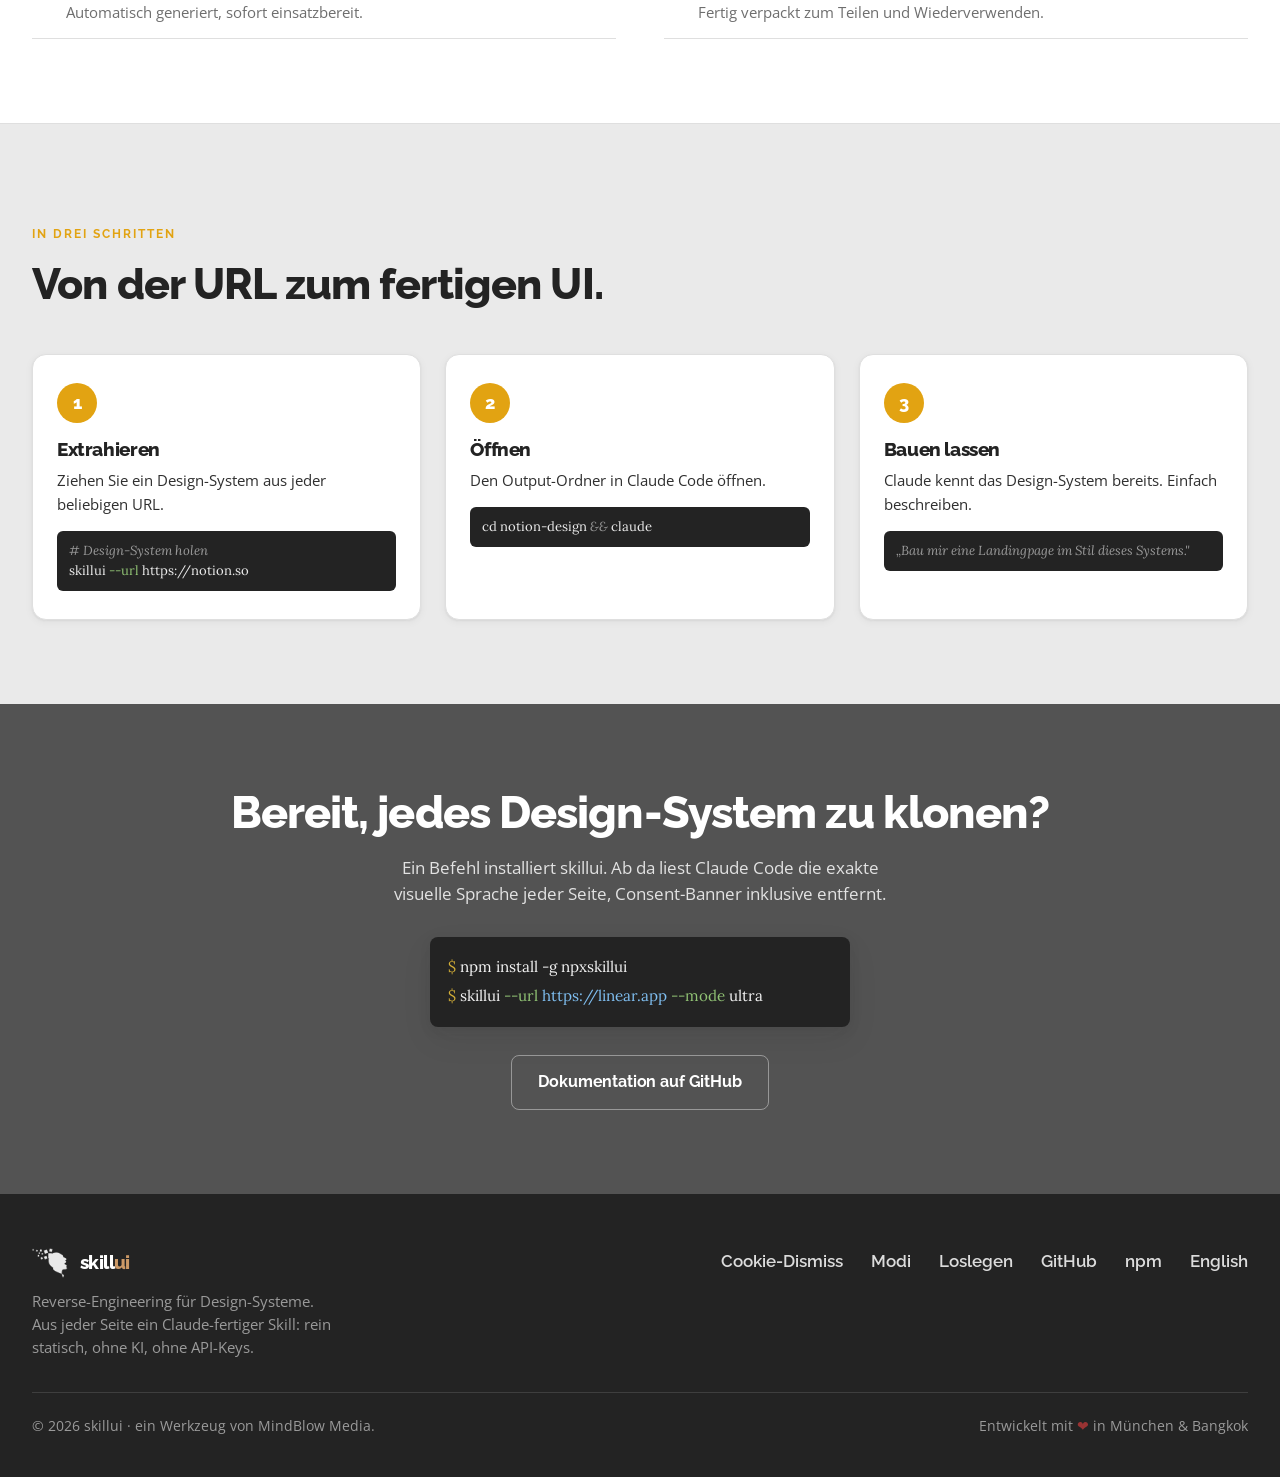
==== commit ba707962: "fix: install command -> npxskillui (own npm package) The published skillui package is amaan's and la" ====
--- a/de.html
+++ b/de.html
@@ -65,7 +65,7 @@
         </div>
       </div>
       <div style="margin-top:46px; max-width:560px;">
-        <div class="code"><span class="prompt">$</span><span class="cmd">npm install -g skillui</span></div>
+        <div class="code"><span class="prompt">$</span><span class="cmd">npm install -g npxskillui</span></div>
       </div>
     </div>
   </section>
@@ -212,7 +212,7 @@
       <h2>Bereit, jedes Design-System zu klonen?</h2>
       <p>Ein Befehl installiert skillui. Ab da liest Claude Code die exakte visuelle Sprache jeder Seite, Consent-Banner inklusive entfernt.</p>
       <div class="code block" style="max-width:420px;margin:0 auto 28px;text-align:left;">
-        <span class="prompt">$</span> npm install -g skillui<br>
+        <span class="prompt">$</span> npm install -g npxskillui<br>
         <span class="prompt">$</span> skillui <span class="c-flag">--url</span> <span class="c-str">https://linear.app</span> <span class="c-flag">--mode</span> ultra
       </div>
       <a class="btn btn--on-dark" href="https://github.com/wingerter/npxskillui" target="_blank" rel="noopener">Dokumentation auf GitHub</a>
@@ -235,7 +235,7 @@
           <a href="#modi">Modi</a>
           <a href="#start">Loslegen</a>
           <a href="https://github.com/wingerter/npxskillui" target="_blank" rel="noopener">GitHub</a>
-          <a href="https://www.npmjs.com/package/skillui" target="_blank" rel="noopener">npm</a>
+          <a href="https://www.npmjs.com/package/npxskillui" target="_blank" rel="noopener">npm</a>
           <a href="./">English</a>
         </div>
       </div>
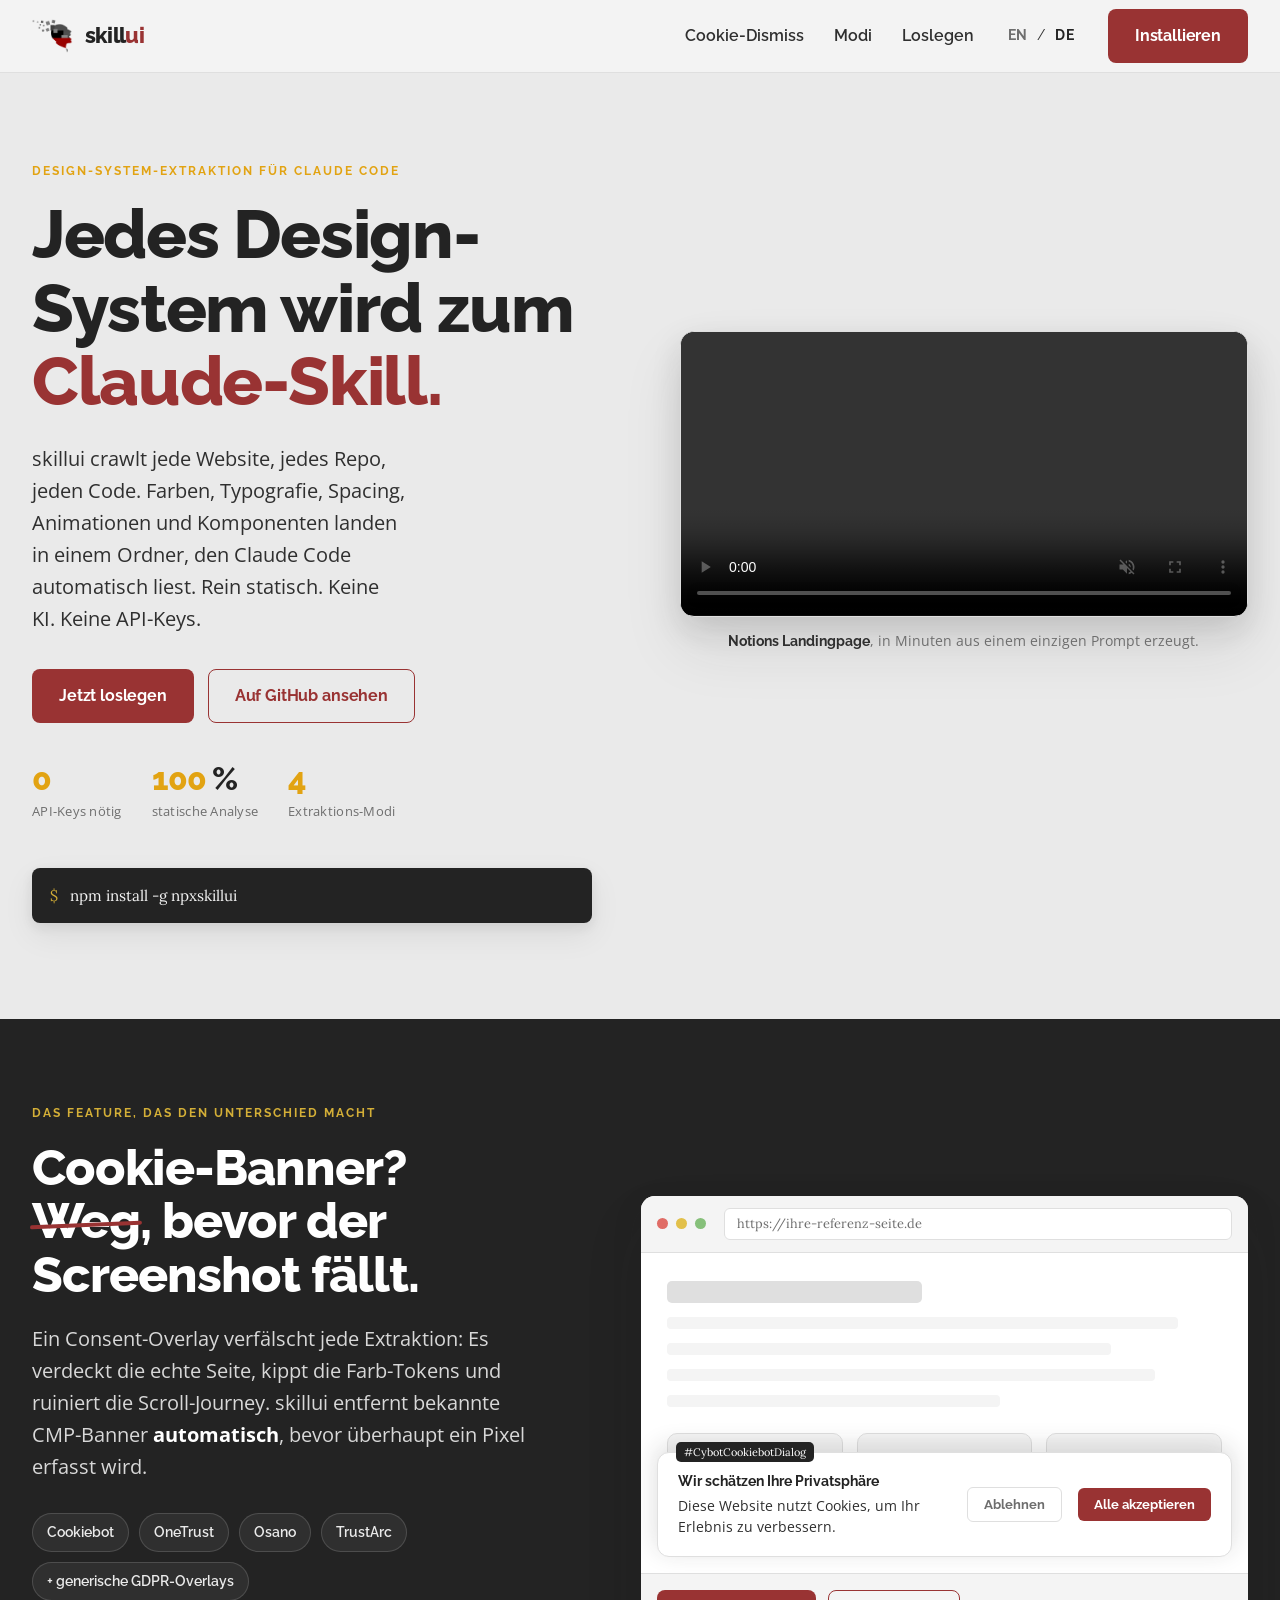
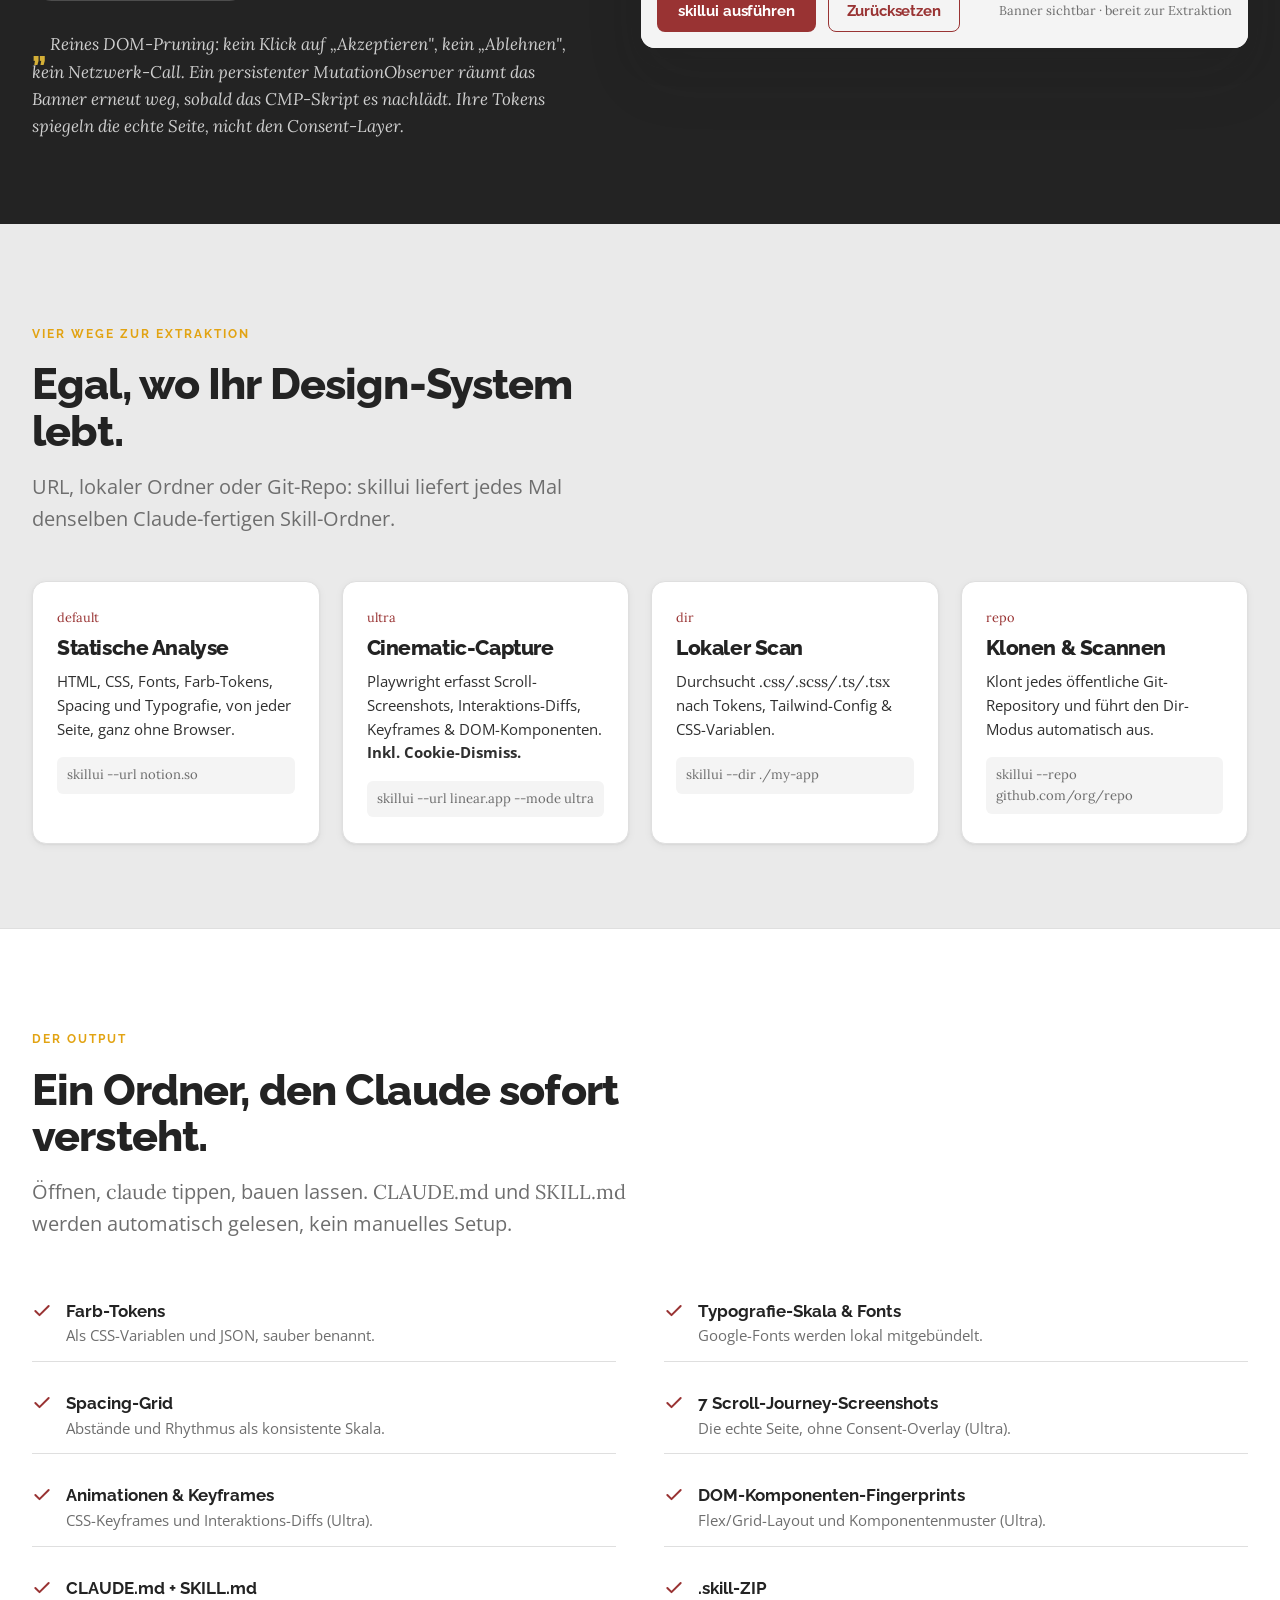
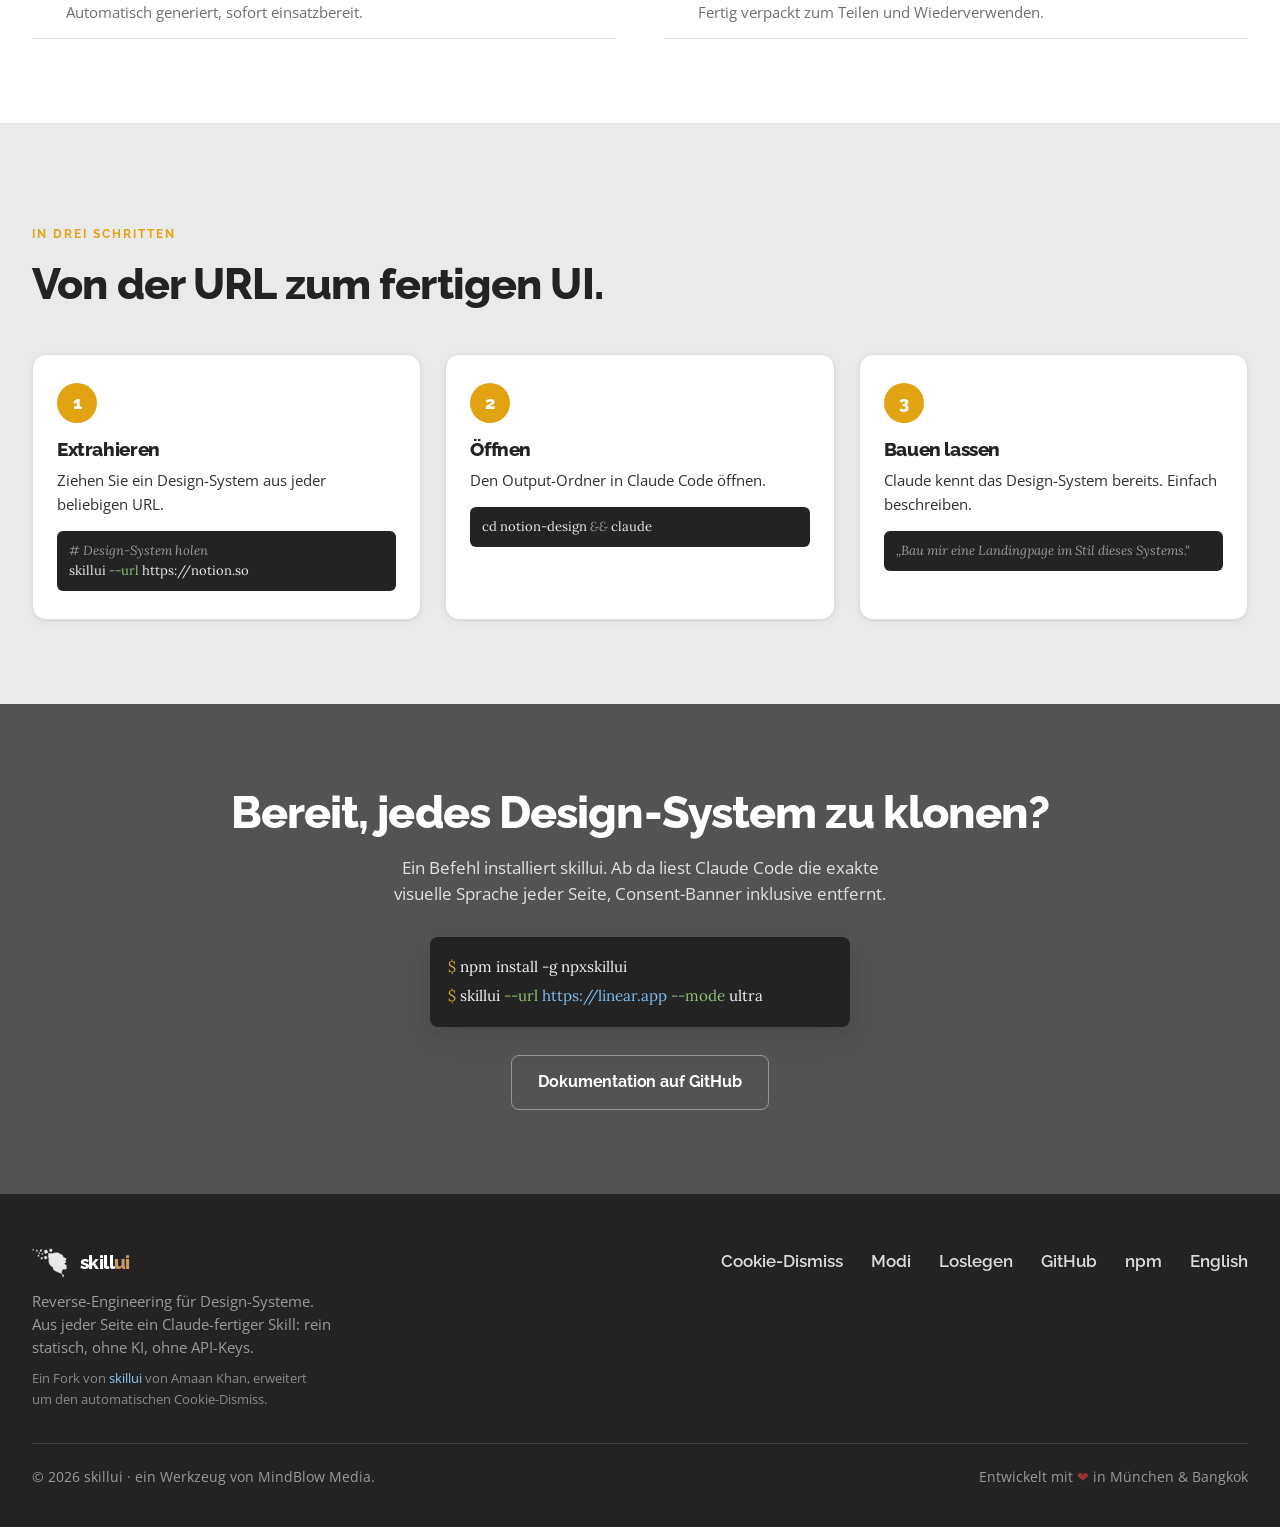
==== commit fe2ba997: "docs: credit Amaan Khan as original skillui author (footer)" ====
--- a/de.html
+++ b/de.html
@@ -229,6 +229,7 @@
             <span class="name" style="font-family:var(--font-display);font-weight:800;font-size:1.2rem;letter-spacing:-0.03em;">skill<b style="color:#c96;">ui</b></span>
           </div>
           <p class="muted" style="max-width:34ch;color:#9a9a9a;font-size:.92rem;">Reverse-Engineering für Design-Systeme. Aus jeder Seite ein Claude-fertiger Skill: rein statisch, ohne KI, ohne API-Keys.</p>
+          <p class="muted" style="max-width:40ch;color:#8a8a8a;font-size:.82rem;margin-top:10px;">Ein Fork von <a href="https://github.com/amaancoderx/npxskillui" target="_blank" rel="noopener">skillui</a> von Amaan Khan, erweitert um den automatischen Cookie-Dismiss.</p>
         </div>
         <div class="flinks">
           <a href="#highlight">Cookie-Dismiss</a>
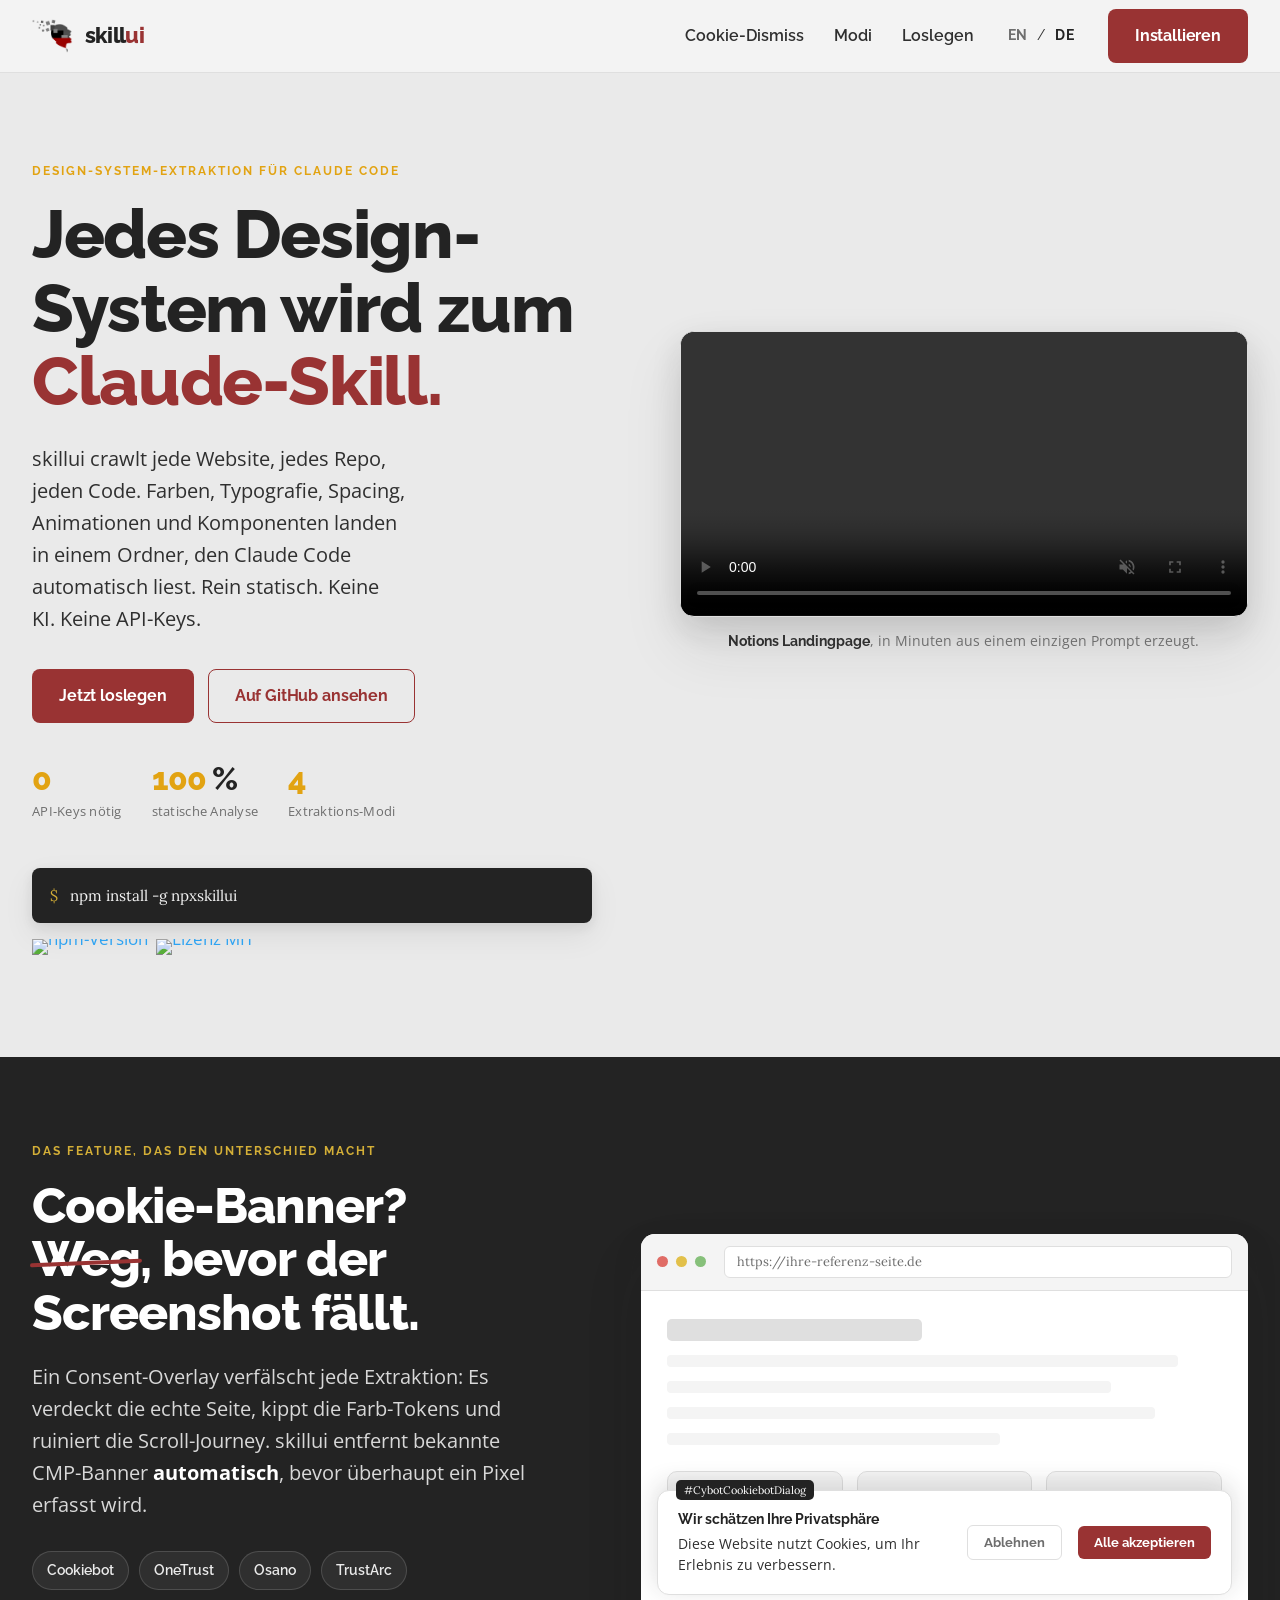
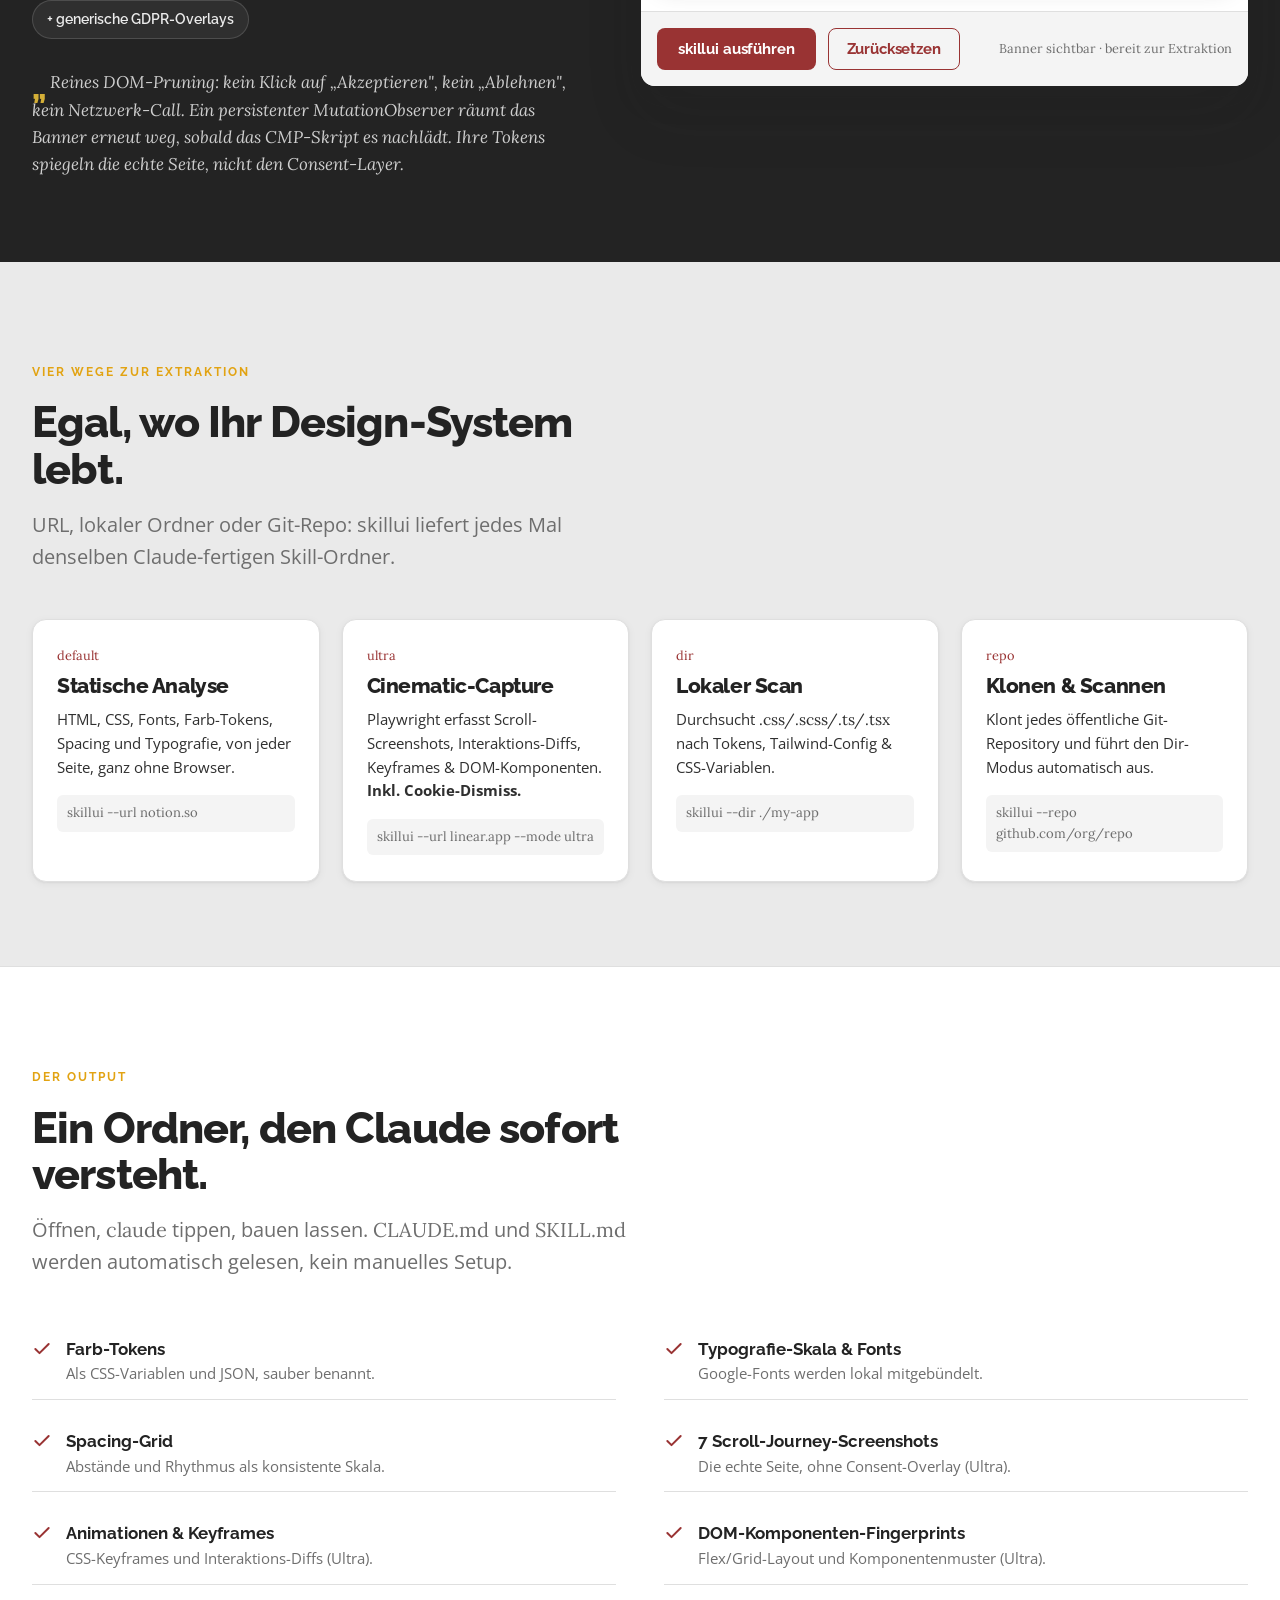
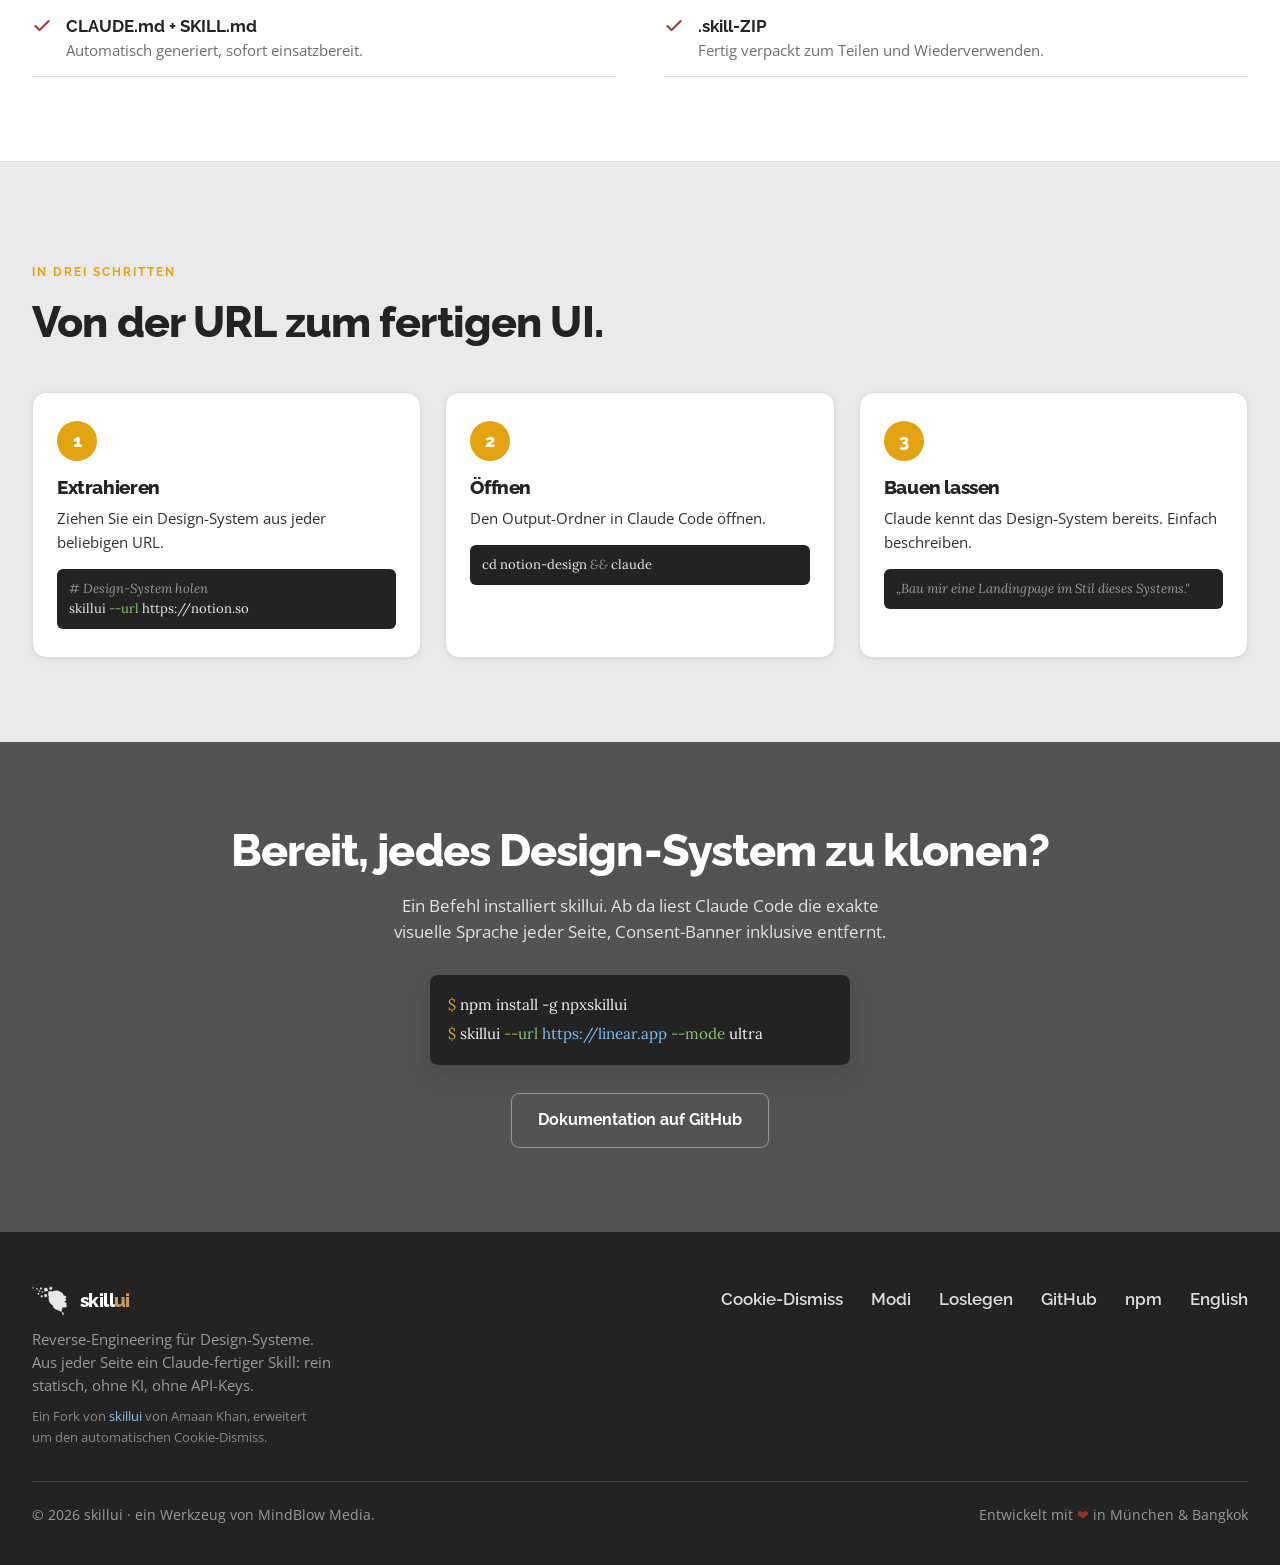
==== commit d38f2fc6: "feat: npm version + license badges in hero (both langs)" ====
--- a/de.html
+++ b/de.html
@@ -66,6 +66,10 @@
       </div>
       <div style="margin-top:46px; max-width:560px;">
         <div class="code"><span class="prompt">$</span><span class="cmd">npm install -g npxskillui</span></div>
+        <div class="badges" aria-label="npm-Paketstatus">
+          <a href="https://www.npmjs.com/package/npxskillui" target="_blank" rel="noopener"><img src="https://img.shields.io/npm/v/npxskillui?style=flat-square&amp;labelColor=232323&amp;color=e2a312&amp;label=npm" alt="npm-Version" loading="lazy" /></a>
+          <a href="https://github.com/wingerter/npxskillui/blob/main/LICENSE" target="_blank" rel="noopener"><img src="https://img.shields.io/npm/l/npxskillui?style=flat-square&amp;labelColor=232323&amp;color=90c274&amp;label=license" alt="Lizenz MIT" loading="lazy" /></a>
+        </div>
       </div>
     </div>
   </section>
--- a/styles.css
+++ b/styles.css
@@ -138,6 +138,9 @@
     .hero h1 .wine { color: var(--wine); }
     .hero .lead { margin-top: 24px; max-width: 34ch; }
     .hero .cta-row { display: flex; flex-wrap: wrap; gap: 14px; margin-top: 34px; }
+    .badges { display: flex; flex-wrap: wrap; gap: 8px; align-items: center; margin-top: 16px; }
+    .badges a { line-height: 0; display: inline-flex; }
+    .badges img { height: 22px; display: block; }
     .trust { display: flex; gap: 30px; margin-top: 40px; flex-wrap: wrap; }
     .trust .stat .num { font-family: var(--font-display); font-weight: 800; font-size: 2rem; color: var(--text-strong); line-height: 1; letter-spacing: -0.03em; }
     .trust .stat .num span { color: var(--gold-static); }
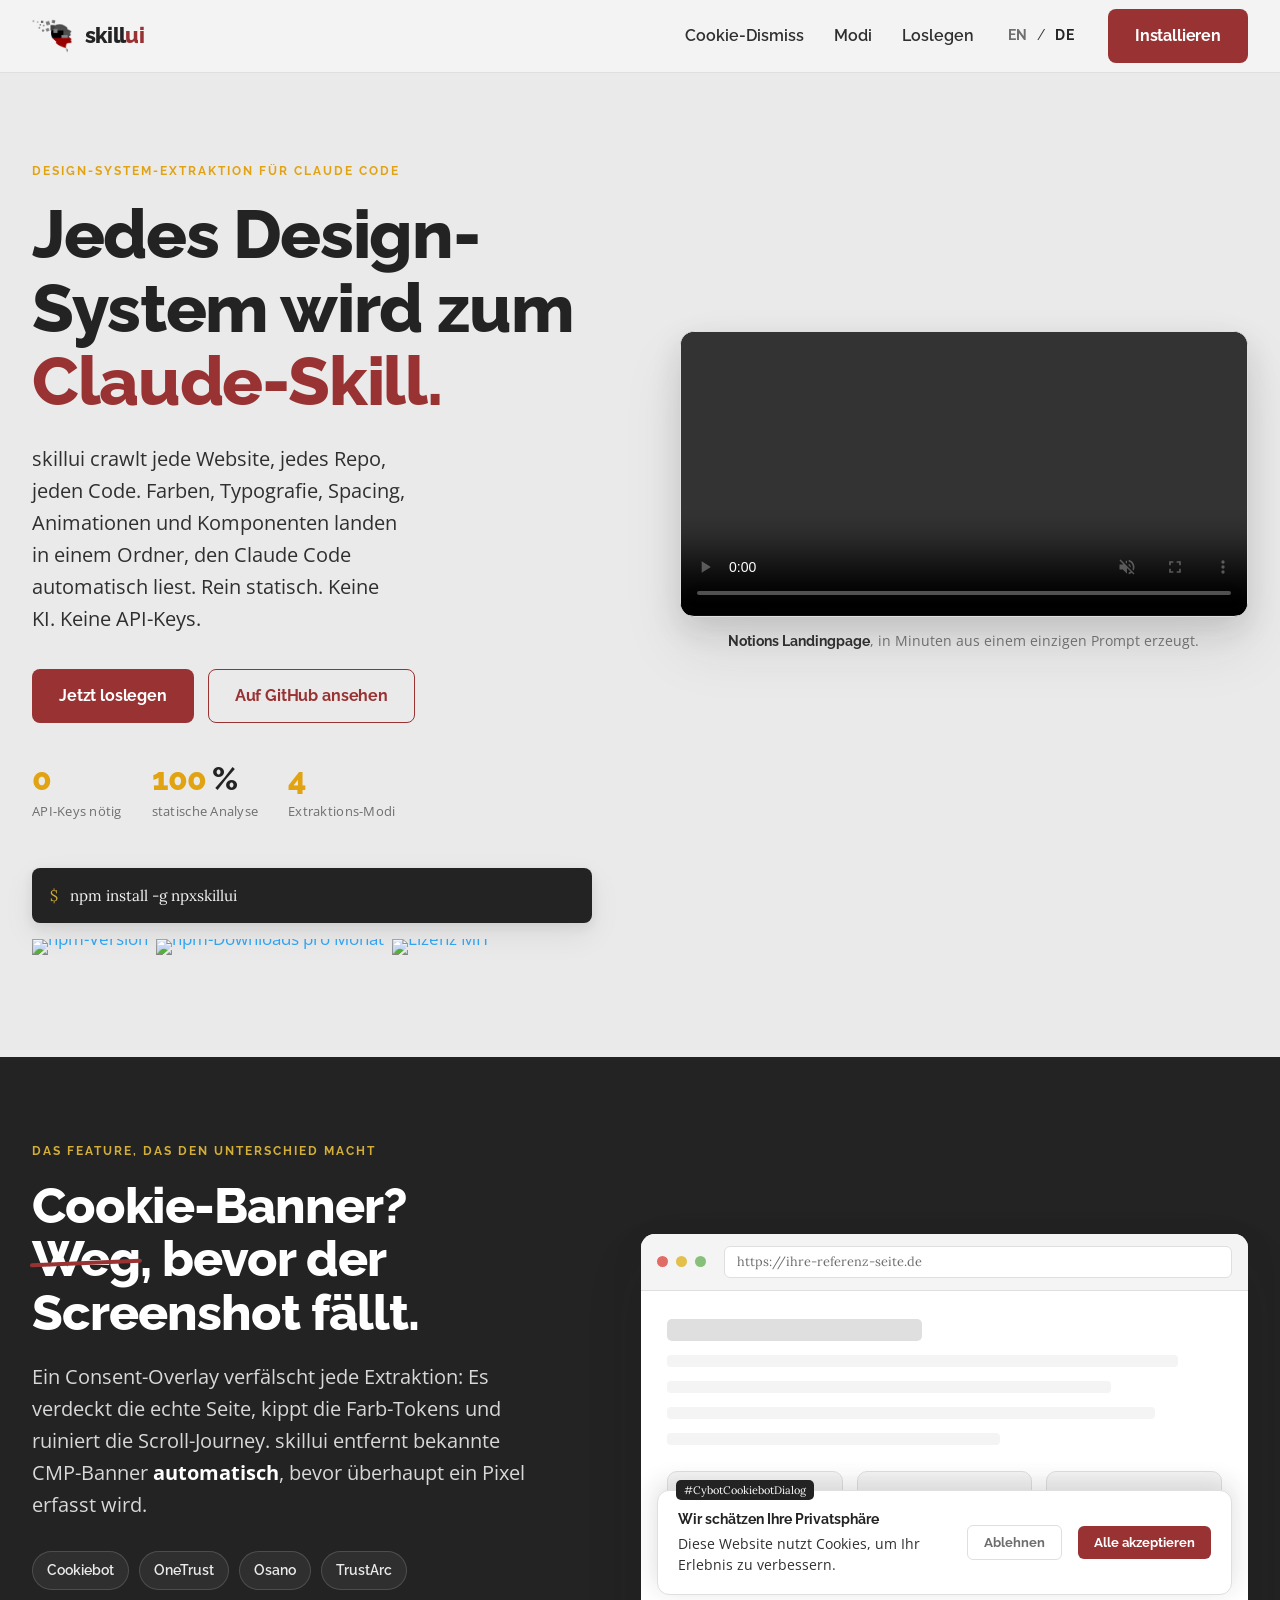
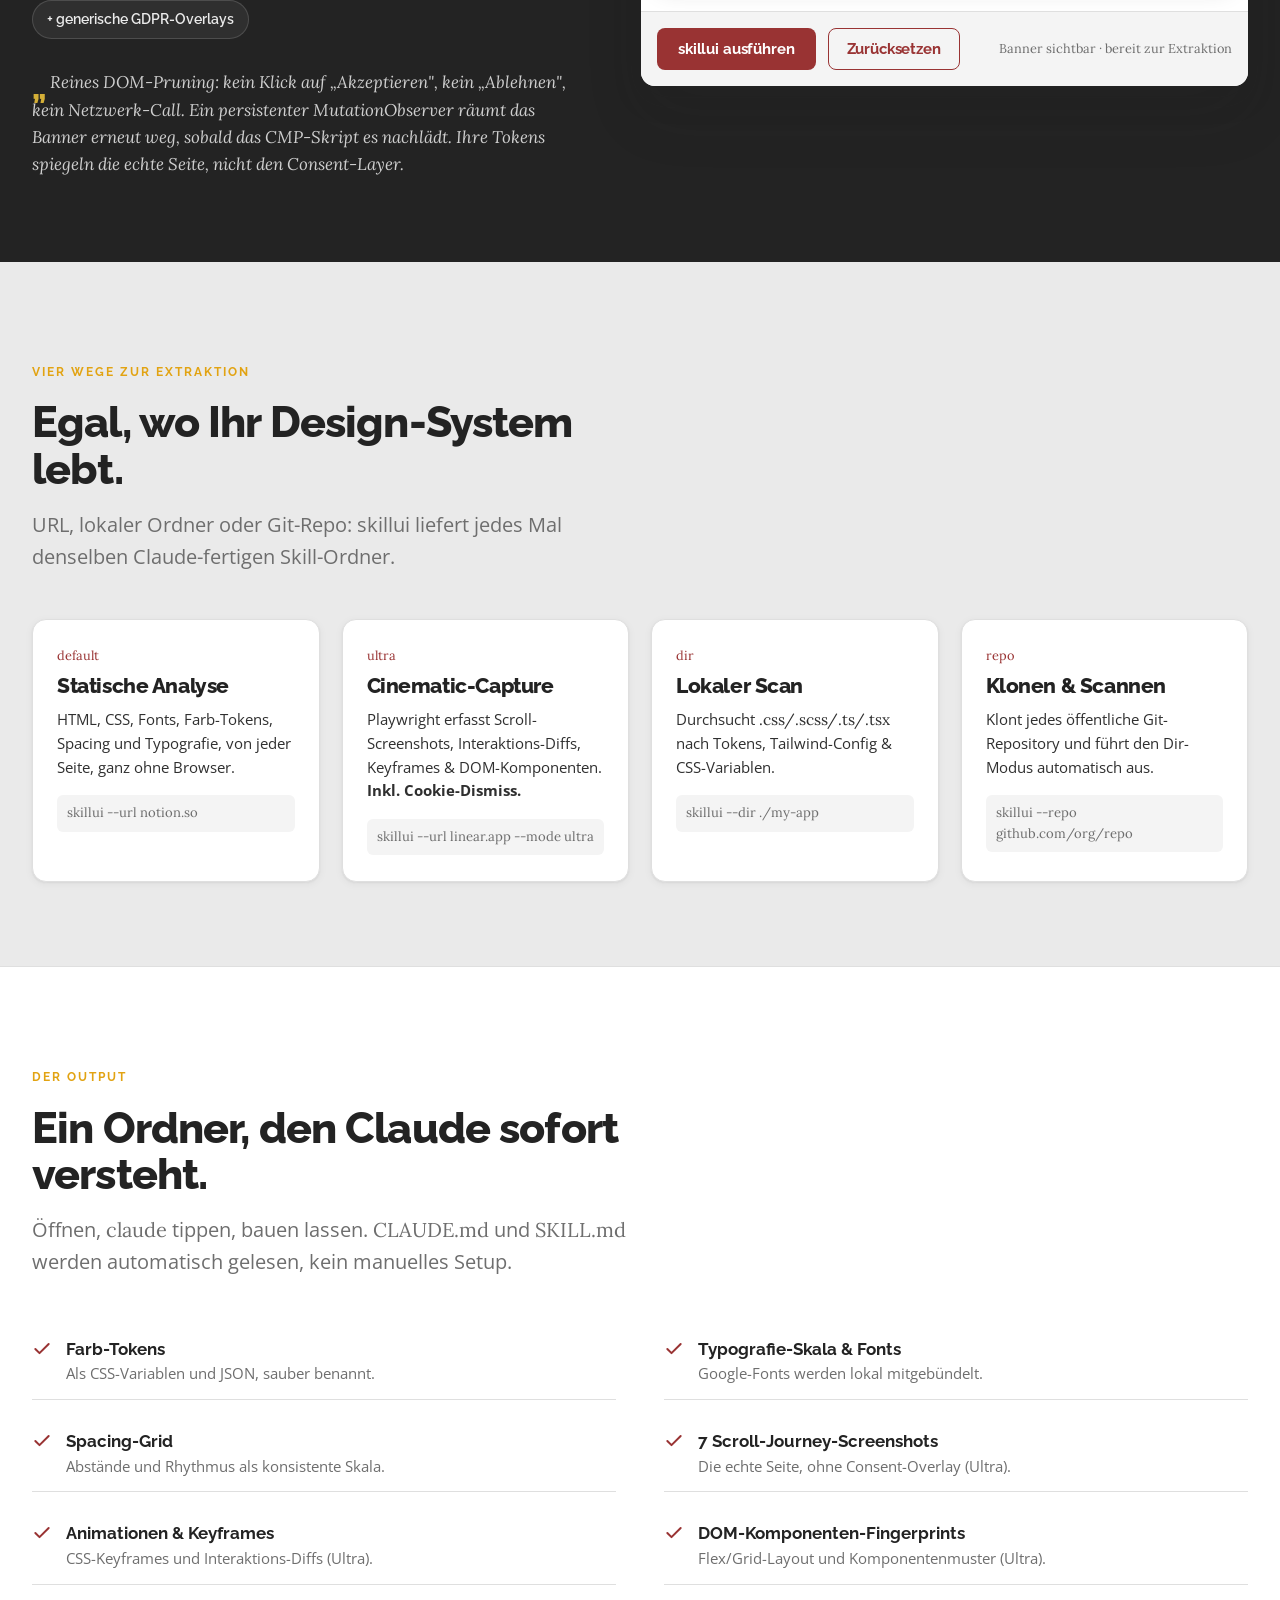
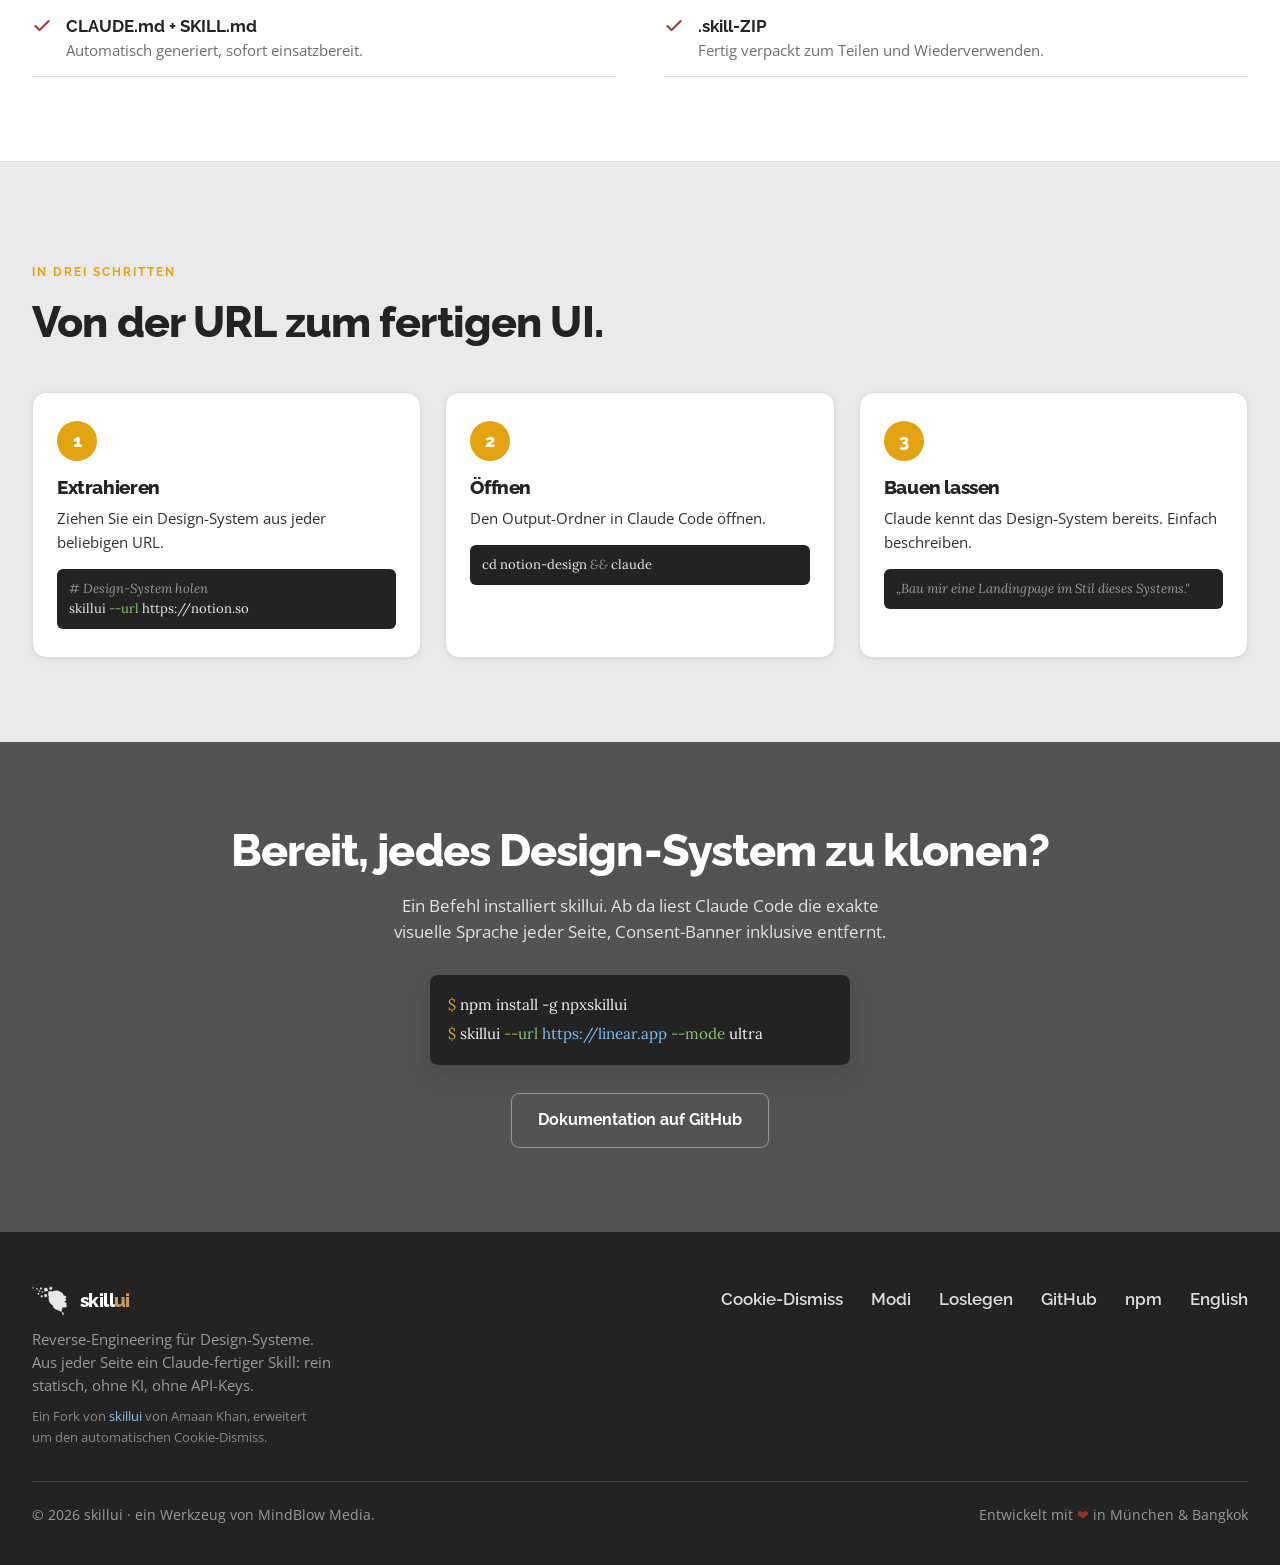
==== commit 9d600803: "feat: add npm downloads badge (self-updates once stats populate)" ====
--- a/de.html
+++ b/de.html
@@ -68,6 +68,7 @@
         <div class="code"><span class="prompt">$</span><span class="cmd">npm install -g npxskillui</span></div>
         <div class="badges" aria-label="npm-Paketstatus">
           <a href="https://www.npmjs.com/package/npxskillui" target="_blank" rel="noopener"><img src="https://img.shields.io/npm/v/npxskillui?style=flat-square&amp;labelColor=232323&amp;color=e2a312&amp;label=npm" alt="npm-Version" loading="lazy" /></a>
+          <a href="https://www.npmjs.com/package/npxskillui" target="_blank" rel="noopener"><img src="https://img.shields.io/npm/dm/npxskillui?style=flat-square&amp;labelColor=232323&amp;color=6e6e6e&amp;label=downloads" alt="npm-Downloads pro Monat" loading="lazy" /></a>
           <a href="https://github.com/wingerter/npxskillui/blob/main/LICENSE" target="_blank" rel="noopener"><img src="https://img.shields.io/npm/l/npxskillui?style=flat-square&amp;labelColor=232323&amp;color=90c274&amp;label=license" alt="Lizenz MIT" loading="lazy" /></a>
         </div>
       </div>
